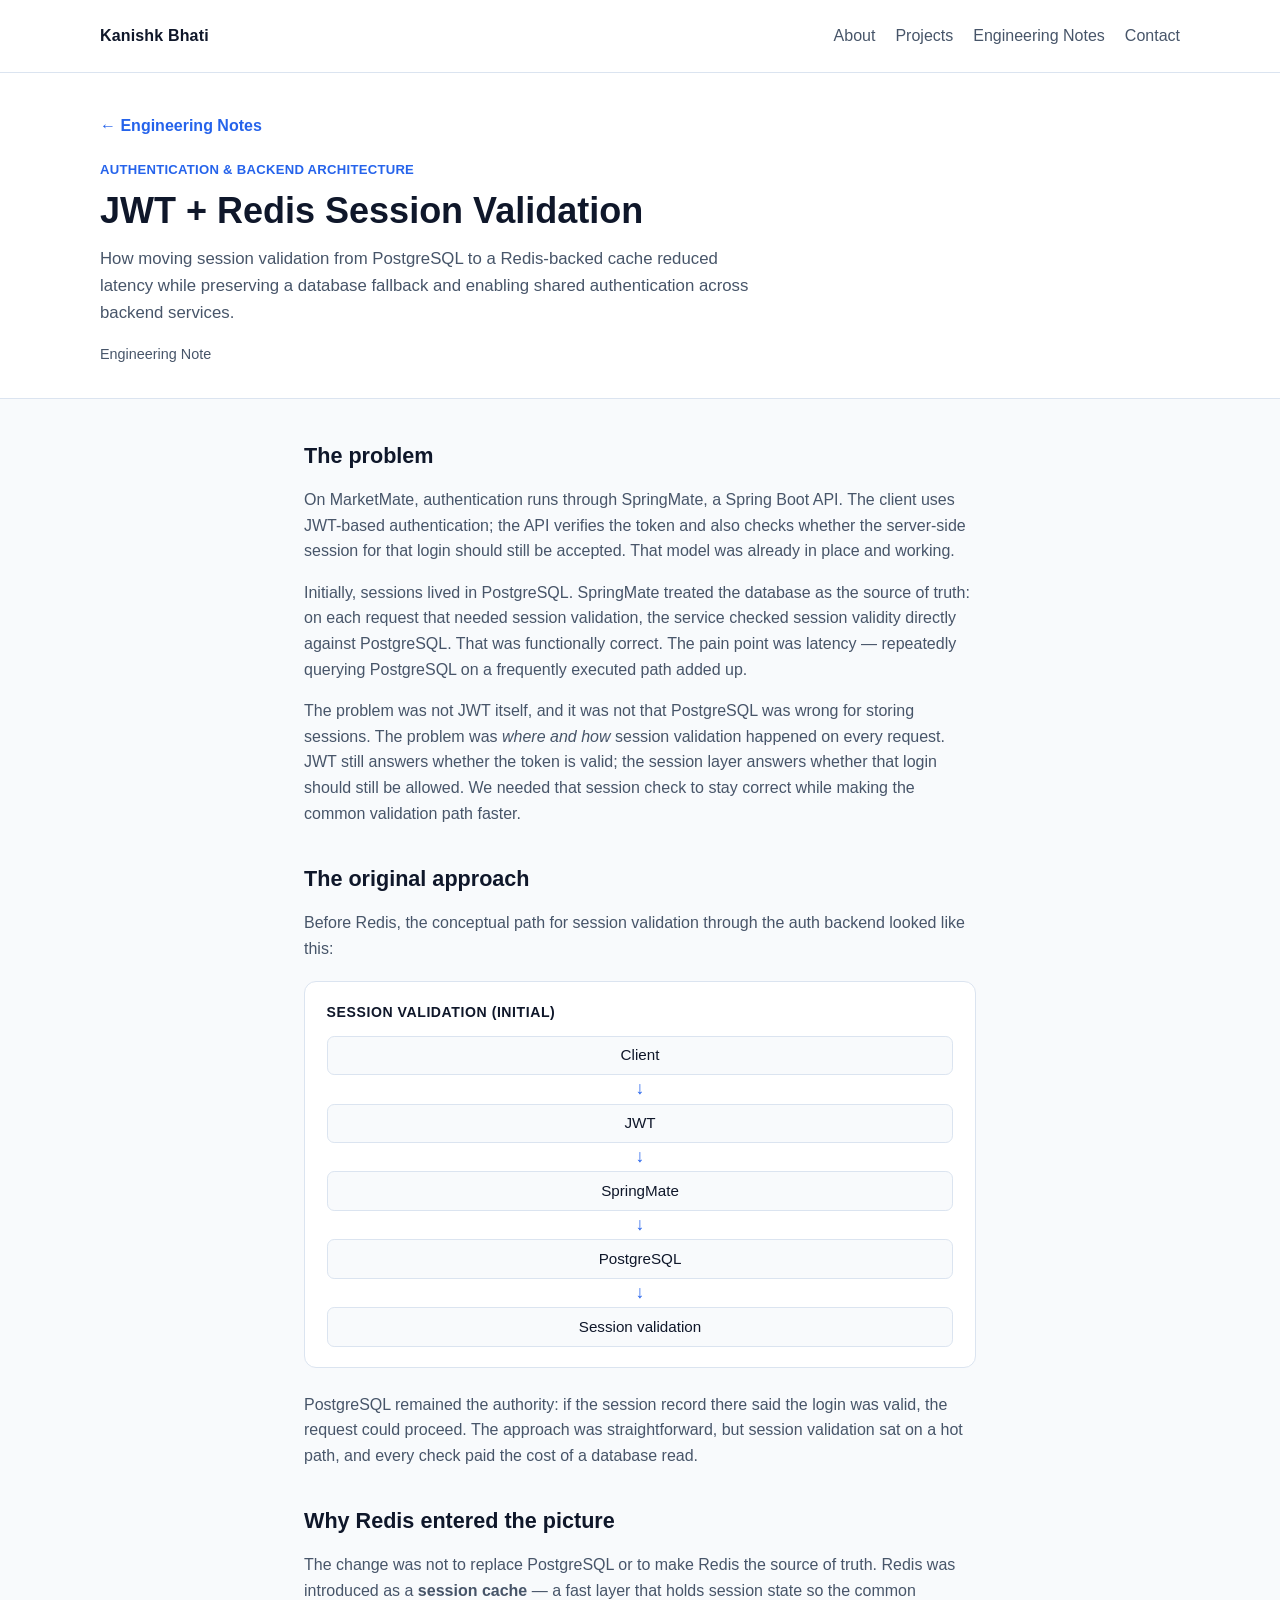
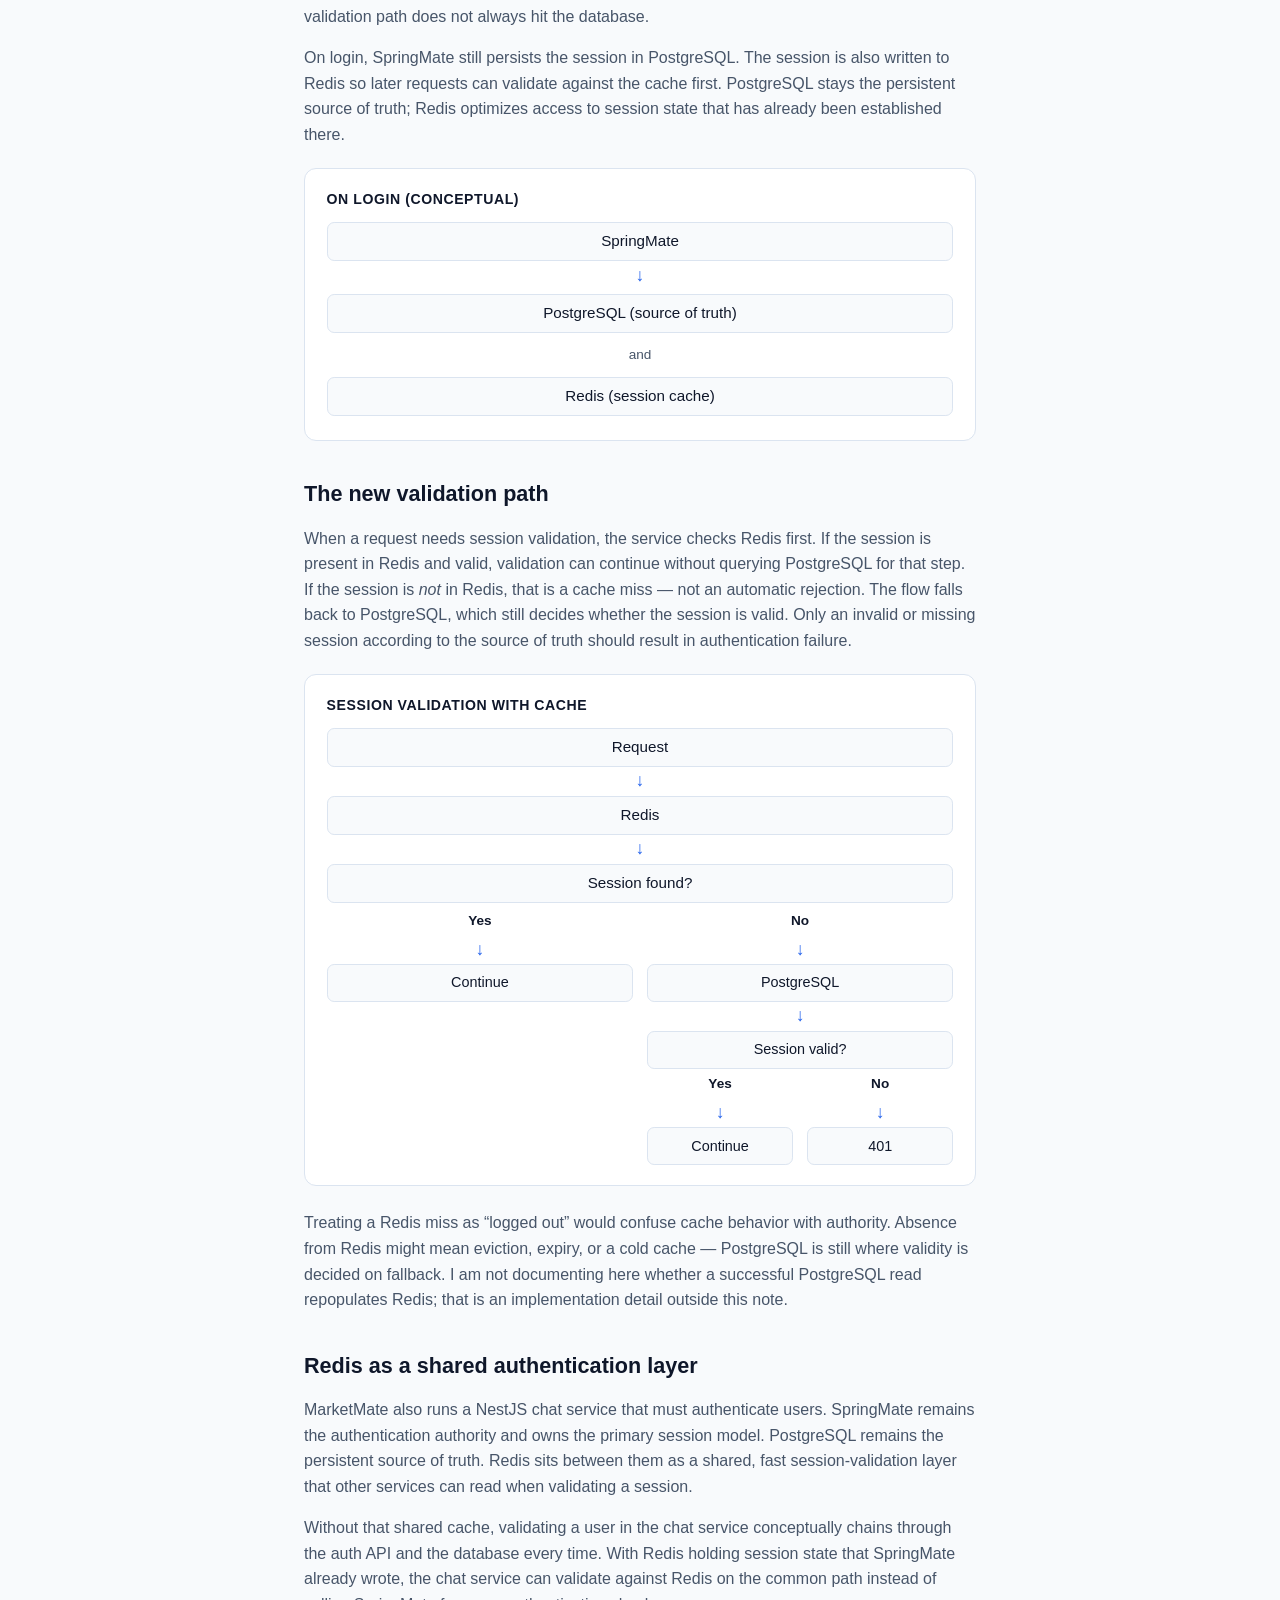
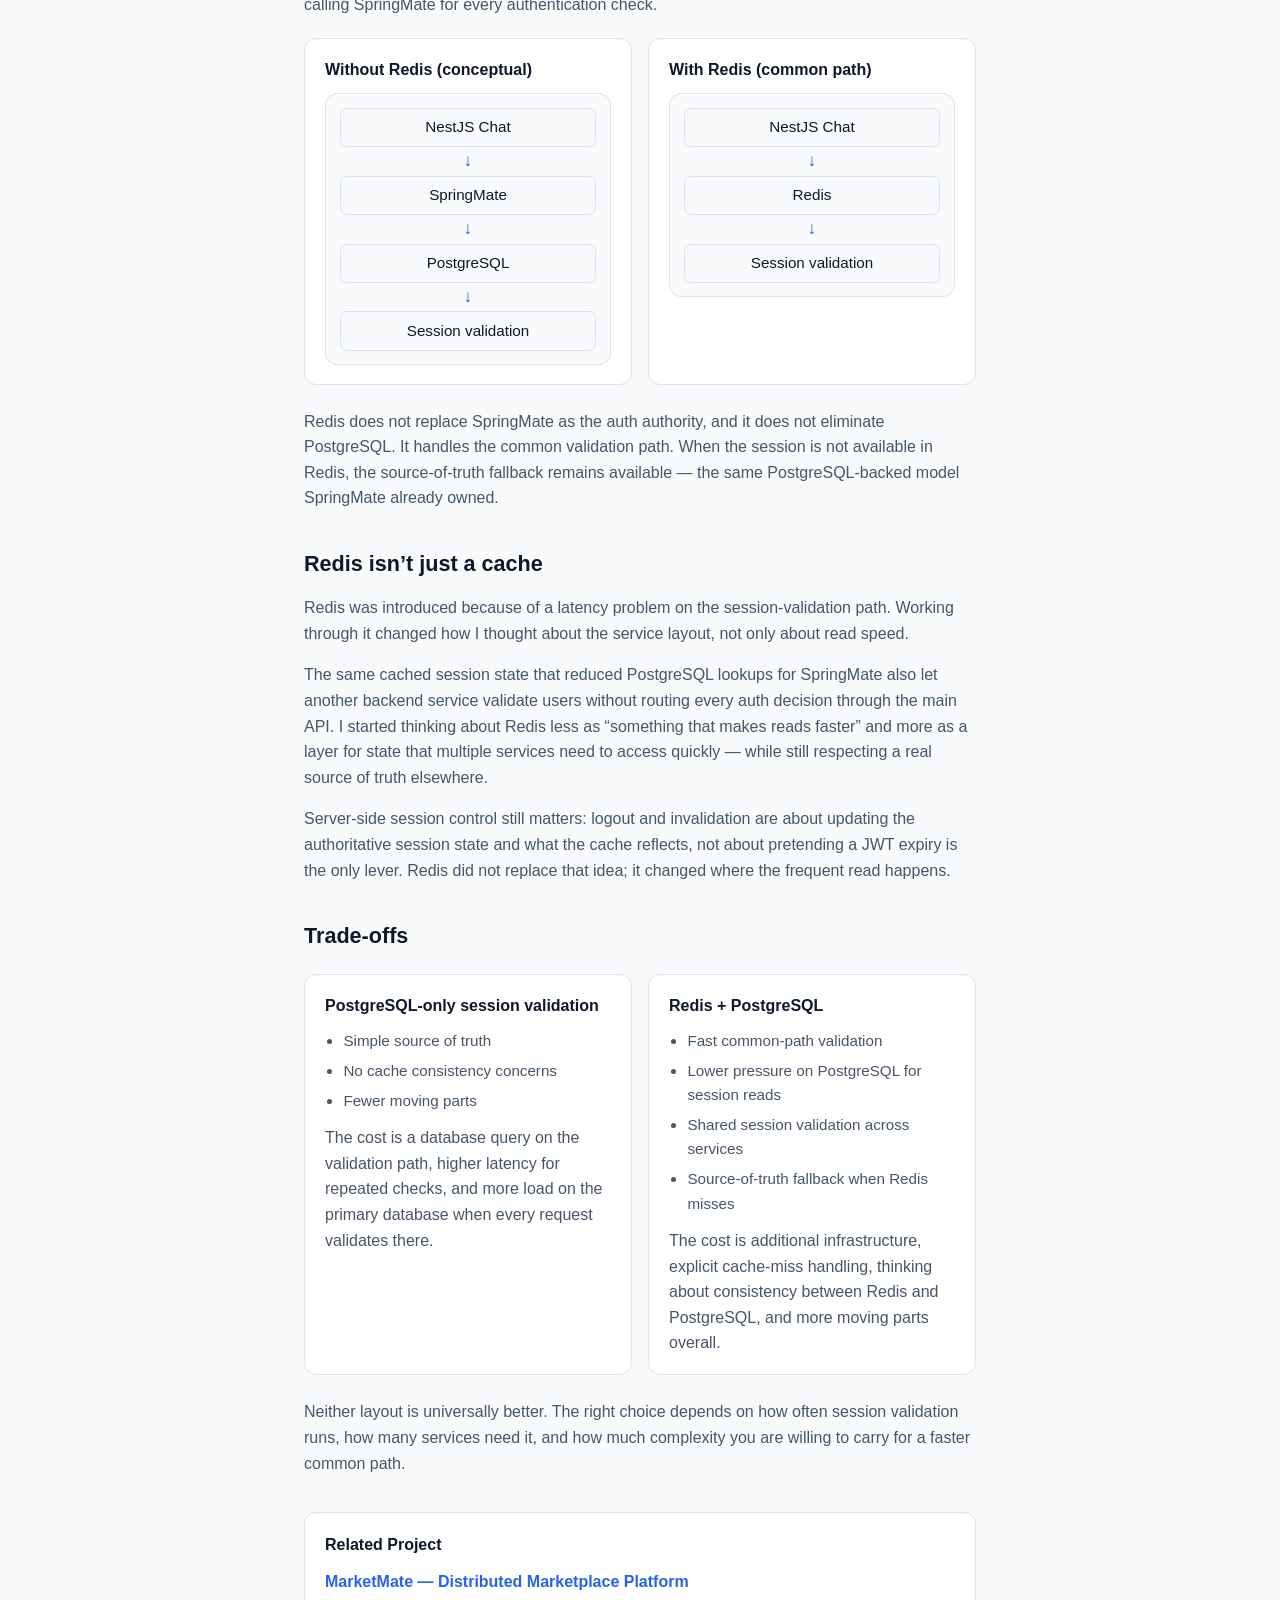
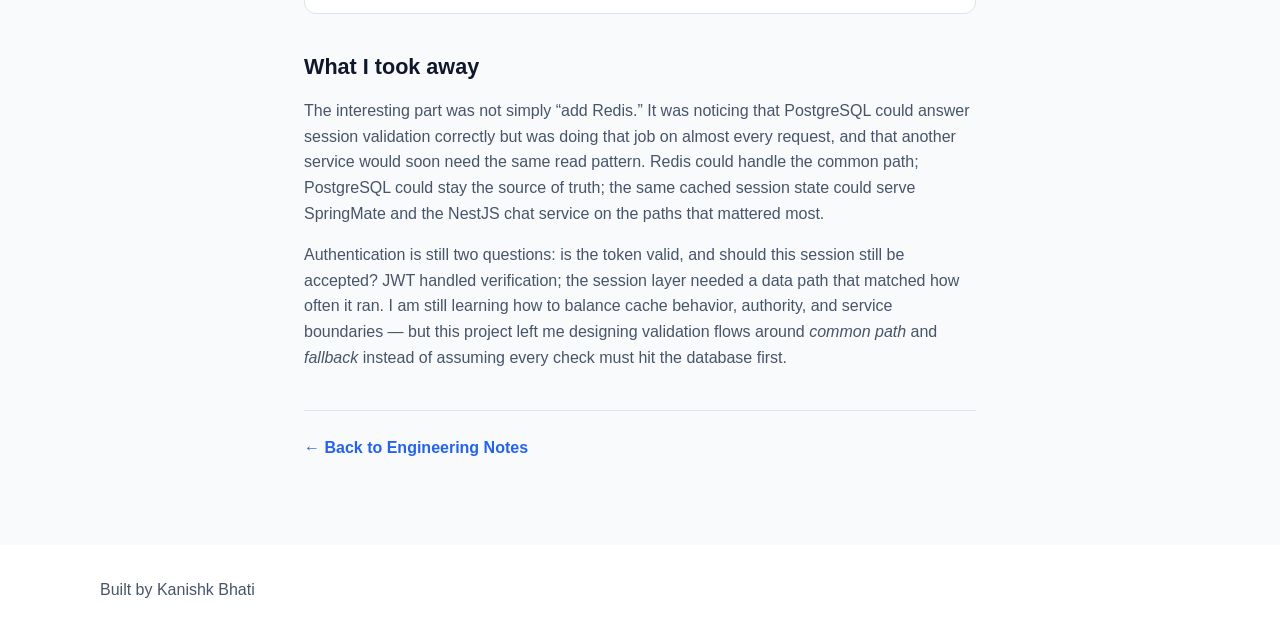
==== notes/jwt-redis-session.html @ 7a01c075 "Added: Engineering Notes section Added first note - JWT + Redis Session Validation" ====
<!DOCTYPE html>
<html lang="en">
<head>
    <meta charset="UTF-8">
    <meta name="viewport" content="width=device-width, initial-scale=1.0">
    <meta name="description" content="How moving session validation from PostgreSQL to a Redis-backed cache reduced latency while preserving database fallback and shared validation across SpringMate and the NestJS chat service.">
    <title>JWT + Redis Session Validation | Kanishk Bhati</title>
    <link rel="stylesheet" href="../assets/css/style.css">
</head>
<body>
    <header class="site-header">
        <div class="content-wrap">
            <nav class="site-navigation" aria-label="Primary navigation">
                <a class="brand-mark" href="../index.html">Kanishk Bhati</a>
                <ul class="navigation-list">
                    <li><a href="../index.html#about">About</a></li>
                    <li><a href="../index.html#projects">Projects</a></li>
                    <li><a href="../index.html#engineering-notes">Engineering Notes</a></li>
                    <li><a href="../index.html#contact">Contact</a></li>
                </ul>
            </nav>
        </div>
    </header>

    <main>
        <header class="note-article-header">
            <div class="content-wrap">
                <a class="note-back-link" href="../index.html#engineering-notes">← Engineering Notes</a>
                <p class="note-category">Authentication &amp; Backend Architecture</p>
                <h1>JWT + Redis Session Validation</h1>
                <p class="note-article-subtitle">
                    How moving session validation from PostgreSQL to a Redis-backed cache reduced latency
                    while preserving a database fallback and enabling shared authentication across backend
                    services.
                </p>
                <p class="note-article-meta">Engineering Note</p>
            </div>
        </header>

        <article class="note-article-body section-block" style="border-bottom: 0;">
            <div class="content-wrap note-article-content">
                <h2>The problem</h2>
                <p>
                    On MarketMate, authentication runs through SpringMate, a Spring Boot API. The client uses
                    JWT-based authentication; the API verifies the token and also checks whether the
                    server-side session for that login should still be accepted. That model was already in
                    place and working.
                </p>
                <p>
                    Initially, sessions lived in PostgreSQL. SpringMate treated the database as the source
                    of truth: on each request that needed session validation, the service checked session
                    validity directly against PostgreSQL. That was functionally correct. The pain point was
                    latency — repeatedly querying PostgreSQL on a frequently executed path added up.
                </p>
                <p>
                    The problem was not JWT itself, and it was not that PostgreSQL was wrong for storing
                    sessions. The problem was <em>where and how</em> session validation happened on every
                    request. JWT still answers whether the token is valid; the session layer answers whether
                    that login should still be allowed. We needed that session check to stay correct while
                    making the common validation path faster.
                </p>

                <h2>The original approach</h2>
                <p>
                    Before Redis, the conceptual path for session validation through the auth backend looked
                    like this:
                </p>

                <div class="flow-diagram" role="img" aria-label="Original path: Client JWT to SpringMate to PostgreSQL for session validation">
                    <p class="flow-title">Session validation (initial)</p>
                    <div class="flow-step">Client</div>
                    <div class="flow-arrow" aria-hidden="true">↓</div>
                    <div class="flow-step">JWT</div>
                    <div class="flow-arrow" aria-hidden="true">↓</div>
                    <div class="flow-step">SpringMate</div>
                    <div class="flow-arrow" aria-hidden="true">↓</div>
                    <div class="flow-step">PostgreSQL</div>
                    <div class="flow-arrow" aria-hidden="true">↓</div>
                    <div class="flow-step">Session validation</div>
                </div>

                <p>
                    PostgreSQL remained the authority: if the session record there said the login was valid,
                    the request could proceed. The approach was straightforward, but session validation sat on
                    a hot path, and every check paid the cost of a database read.
                </p>

                <h2>Why Redis entered the picture</h2>
                <p>
                    The change was not to replace PostgreSQL or to make Redis the source of truth. Redis was
                    introduced as a <strong>session cache</strong> — a fast layer that holds session state so
                    the common validation path does not always hit the database.
                </p>
                <p>
                    On login, SpringMate still persists the session in PostgreSQL. The session is also written
                    to Redis so later requests can validate against the cache first. PostgreSQL stays the
                    persistent source of truth; Redis optimizes access to session state that has already been
                    established there.
                </p>

                <div class="flow-diagram" role="img" aria-label="On login SpringMate writes session to PostgreSQL and Redis">
                    <p class="flow-title">On login (conceptual)</p>
                    <div class="flow-step">SpringMate</div>
                    <div class="flow-arrow" aria-hidden="true">↓</div>
                    <div class="flow-split">
                        <div class="flow-step">PostgreSQL (source of truth)</div>
                        <div class="flow-join">and</div>
                        <div class="flow-step">Redis (session cache)</div>
                    </div>
                </div>

                <h2>The new validation path</h2>
                <p>
                    When a request needs session validation, the service checks Redis first. If the session is
                    present in Redis and valid, validation can continue without querying PostgreSQL for that
                    step. If the session is <em>not</em> in Redis, that is a cache miss — not an automatic
                    rejection. The flow falls back to PostgreSQL, which still decides whether the session is
                    valid. Only an invalid or missing session according to the source of truth should result
                    in authentication failure.
                </p>

                <div class="flow-diagram" role="img" aria-label="Redis first with PostgreSQL fallback on cache miss; invalid session yields 401">
                    <p class="flow-title">Session validation with cache</p>
                    <div class="flow-step">Request</div>
                    <div class="flow-arrow" aria-hidden="true">↓</div>
                    <div class="flow-step">Redis</div>
                    <div class="flow-arrow" aria-hidden="true">↓</div>
                    <div class="flow-step">Session found?</div>
                    <div class="flow-branch">
                        <div class="flow-branch-col">
                            <p class="flow-branch-label">Yes</p>
                            <div class="flow-arrow" aria-hidden="true">↓</div>
                            <div class="flow-step">Continue</div>
                        </div>
                        <div class="flow-branch-col">
                            <p class="flow-branch-label">No</p>
                            <div class="flow-arrow" aria-hidden="true">↓</div>
                            <div class="flow-step">PostgreSQL</div>
                            <div class="flow-arrow" aria-hidden="true">↓</div>
                            <div class="flow-step">Session valid?</div>
                            <div class="flow-branch flow-branch--nested">
                                <div class="flow-branch-col">
                                    <p class="flow-branch-label">Yes</p>
                                    <div class="flow-arrow" aria-hidden="true">↓</div>
                                    <div class="flow-step">Continue</div>
                                </div>
                                <div class="flow-branch-col">
                                    <p class="flow-branch-label">No</p>
                                    <div class="flow-arrow" aria-hidden="true">↓</div>
                                    <div class="flow-step">401</div>
                                </div>
                            </div>
                        </div>
                    </div>
                </div>

                <p>
                    Treating a Redis miss as “logged out” would confuse cache behavior with authority.
                    Absence from Redis might mean eviction, expiry, or a cold cache — PostgreSQL is still
                    where validity is decided on fallback. I am not documenting here whether a successful
                    PostgreSQL read repopulates Redis; that is an implementation detail outside this note.
                </p>

                <h2>Redis as a shared authentication layer</h2>
                <p>
                    MarketMate also runs a NestJS chat service that must authenticate users. SpringMate
                    remains the authentication authority and owns the primary session model. PostgreSQL
                    remains the persistent source of truth. Redis sits between them as a shared, fast
                    session-validation layer that other services can read when validating a session.
                </p>
                <p>
                    Without that shared cache, validating a user in the chat service conceptually chains
                    through the auth API and the database every time. With Redis holding session state that
                    SpringMate already wrote, the chat service can validate against Redis on the common
                    path instead of calling SpringMate for every authentication check.
                </p>

                <div class="comparison-grid">
                    <div class="comparison-panel">
                        <h3>Without Redis (conceptual)</h3>
                        <div class="flow-diagram">
                            <div class="flow-step">NestJS Chat</div>
                            <div class="flow-arrow" aria-hidden="true">↓</div>
                            <div class="flow-step">SpringMate</div>
                            <div class="flow-arrow" aria-hidden="true">↓</div>
                            <div class="flow-step">PostgreSQL</div>
                            <div class="flow-arrow" aria-hidden="true">↓</div>
                            <div class="flow-step">Session validation</div>
                        </div>
                    </div>
                    <div class="comparison-panel">
                        <h3>With Redis (common path)</h3>
                        <div class="flow-diagram">
                            <div class="flow-step">NestJS Chat</div>
                            <div class="flow-arrow" aria-hidden="true">↓</div>
                            <div class="flow-step">Redis</div>
                            <div class="flow-arrow" aria-hidden="true">↓</div>
                            <div class="flow-step">Session validation</div>
                        </div>
                    </div>
                </div>

                <p>
                    Redis does not replace SpringMate as the auth authority, and it does not eliminate
                    PostgreSQL. It handles the common validation path. When the session is not available in
                    Redis, the source-of-truth fallback remains available — the same PostgreSQL-backed model
                    SpringMate already owned.
                </p>

                <h2>Redis isn’t just a cache</h2>
                <p>
                    Redis was introduced because of a latency problem on the session-validation path. Working
                    through it changed how I thought about the service layout, not only about read speed.
                </p>
                <p>
                    The same cached session state that reduced PostgreSQL lookups for SpringMate also let another 
                    backend service validate users without routing every auth decision through
                    the main API. I started thinking about Redis less as “something that makes reads faster”
                    and more as a layer for state that multiple services need to access quickly — while
                    still respecting a real source of truth elsewhere.
                </p>
                <p>
                    Server-side session control still matters: logout and invalidation are about updating the
                    authoritative session state and what the cache reflects, not about pretending a JWT
                    expiry is the only lever. Redis did not replace that idea; it changed where the frequent
                    read happens.
                </p>

                <h2>Trade-offs</h2>
                <div class="comparison-grid">
                    <div class="comparison-panel">
                        <h3>PostgreSQL-only session validation</h3>
                        <ul>
                            <li>Simple source of truth</li>
                            <li>No cache consistency concerns</li>
                            <li>Fewer moving parts</li>
                        </ul>
                        <p>
                            The cost is a database query on the validation path, higher latency for repeated
                            checks, and more load on the primary database when every request validates there.
                        </p>
                    </div>
                    <div class="comparison-panel">
                        <h3>Redis + PostgreSQL</h3>
                        <ul>
                            <li>Fast common-path validation</li>
                            <li>Lower pressure on PostgreSQL for session reads</li>
                            <li>Shared session validation across services</li>
                            <li>Source-of-truth fallback when Redis misses</li>
                        </ul>
                        <p>
                            The cost is additional infrastructure, explicit cache-miss handling, thinking about
                            consistency between Redis and PostgreSQL, and more moving parts overall.
                        </p>
                    </div>
                </div>
                <p>
                    Neither layout is universally better. The right choice depends on how often session
                    validation runs, how many services need it, and how much complexity you are willing to
                    carry for a faster common path.
                </p>

                <div class="note-related-project comparison-panel">
                    <h3>Related Project</h3>
                    <p>
                        <a href="https://kkbhati07.github.io/#marketmate"><strong>MarketMate — Distributed Marketplace Platform</strong></a>
                    </p>
                </div>

                <h2>What I took away</h2>
                <p>
                    The interesting part was not simply “add Redis.” It was noticing that PostgreSQL could
                    answer session validation correctly but was doing that job on almost every request, and
                    that another service would soon need the same read pattern. Redis could handle the common
                    path; PostgreSQL could stay the source of truth; the same cached session state could
                    serve SpringMate and the NestJS chat service on the paths that mattered most.
                </p>
                <p>
                    Authentication is still two questions: is the token valid, and should this session still
                    be accepted? JWT handled verification; the session layer needed a data path that matched
                    how often it ran. I am still learning how to balance cache behavior, authority, and
                    service boundaries — but this project left me designing validation flows around
                    <em>common path</em> and <em>fallback</em> instead of assuming every check must hit the
                    database first.
                </p>

                <footer class="note-article-footer">
                    <a class="note-back-link" href="../index.html#engineering-notes">← Back to Engineering Notes</a>
                </footer>
            </div>
        </article>
    </main>

    <footer class="site-footer">
        <div class="content-wrap">
            <p>Built by Kanishk Bhati</p>
        </div>
    </footer>
</body>
</html>
---- assets/css/style.css ----
:root {
    --bg-dark: #0f172a;
    --bg-dark-soft: #1e293b;
    --bg-light: #f8fafc;
    --surface: #ffffff;
    --text-main: #0f172a;
    --text-subtle: #475569;
    --text-inverse: #e2e8f0;
    --line: #dbe4f0;
    --accent: #2563eb;
    --content-max: 1080px;
}

*,
*::before,
*::after {
    box-sizing: border-box;
}

html,
body {
    margin: 0;
    padding: 0;
}

body {
    font-family: "Segoe UI", Roboto, "Helvetica Neue", Arial, sans-serif;
    color: var(--text-main);
    background: var(--bg-light);
    line-height: 1.6;
}

h1,
h2,
h3,
h4,
p,
ul,
ol {
    margin: 0;
}

a {
    color: inherit;
    text-decoration: none;
}

.content-wrap {
    width: min(100% - 2.5rem, var(--content-max));
    margin-inline: auto;
}

.site-header {
    background: var(--surface);
    border-bottom: 1px solid var(--line);
    position: sticky;
    top: 0;
}

.site-navigation {
    min-height: 72px;
    display: flex;
    align-items: center;
    justify-content: space-between;
    gap: 1.5rem;
}

.brand-mark {
    font-weight: 700;
    letter-spacing: 0.01em;
}

.navigation-list {
    list-style: none;
    display: flex;
    flex-wrap: wrap;
    align-items: center;
    gap: 1.25rem;
    padding: 0;
}

.navigation-list a {
    color: var(--text-subtle);
    font-weight: 500;
}

.intro-section {
    width: 100%;
    background: linear-gradient(160deg, var(--bg-dark), var(--bg-dark-soft));
    color: var(--text-inverse);
    padding: 7rem 0 6rem;
}

.intro-layout h1 {
    font-size: clamp(2rem, 5vw, 3.4rem);
    line-height: 1.15;
    margin-bottom: 0.75rem;
}

.intro-label {
    font-size: 0.9rem;
    text-transform: uppercase;
    letter-spacing: 0.08em;
    color: #93c5fd;
    margin-bottom: 0.85rem;
}

.intro-title {
    font-size: 1.15rem;
    font-weight: 600;
    color: #bfdbfe;
    margin-bottom: 1rem;
}

.intro-description {
    max-width: 720px;
    color: #cbd5e1;
}

.intro-actions {
    margin-top: 2rem;
    display: flex;
    flex-wrap: wrap;
    gap: 0.9rem;
}

.button {
    display: inline-block;
    padding: 0.72rem 1.2rem;
    border-radius: 0.55rem;
    font-weight: 600;
    border: 1px solid transparent;
}

.button-primary {
    background: var(--accent);
    color: #ffffff;
}

.button-secondary {
    border-color: #60a5fa;
    color: #dbeafe;
}

.project-card .button-secondary {
    border-color: var(--accent);
    color: var(--accent);
}

.project-card .button-secondary:hover {
    background: rgba(37, 99, 235, 0.08);
}

.button-sm {
    padding: 0.45rem 0.85rem;
    font-size: 0.9rem;
}

.section-block {
    padding: 4.5rem 0;
    border-bottom: 1px solid var(--line);
}

.section-block h2 {
    font-size: 1.7rem;
    margin-bottom: 1.15rem;
}

.section-block p {
    color: var(--text-subtle);
    max-width: 820px;
}

.project-card {
    background: var(--surface);
    border: 1px solid var(--line);
    border-radius: 0.75rem;
    padding: 1.4rem;
    margin-bottom: 1rem;
}

.project-card h3 {
    font-size: 1.18rem;
    margin-bottom: 0.65rem;
}

.project-media-grid {
    display: grid;
    grid-template-columns: repeat(auto-fit, minmax(220px, 1fr));
    gap: 0.75rem;
    margin-bottom: 1rem;
}

.project-media-item {
    margin: 0;
    border: 1px solid var(--line);
    border-radius: 0.65rem;
    overflow: hidden;
    background: #f1f5f9;
}

.project-media-item img {
    display: block;
    width: 100%;
    height: 100%;
    aspect-ratio: 16 / 10;
    object-fit: contain;
    background: #ffffff;
    cursor: zoom-in;
}

.project-highlights {
    margin: 0.85rem 0 0;
    padding-left: 1.2rem;
    color: var(--text-subtle);
}

.project-highlights-inline {
    display: flex;
    flex-wrap: wrap;
    gap: 0.35rem 1.25rem;
    list-style: disc;
}

.project-subheading {
    margin-top: 1rem;
    font-size: 1rem;
}

.project-progression {
    list-style: none;
    margin: 1rem 0 0;
    padding: 0;
    display: grid;
    gap: 1rem;
}

.project-progression > li {
    padding-left: 0.9rem;
    border-left: 2px solid var(--line);
}

.project-progression h4 {
    font-size: 1rem;
    margin-bottom: 0.15rem;
}

.project-confidential {
    margin-top: 0.6rem;
    font-style: italic;
    color: var(--text-subtle);
}

.architecture-scan {
    margin: 0.55rem 0 0;
    padding-left: 1.2rem;
    color: var(--text-subtle);
}

.architecture-scan li + li {
    margin-top: 0.25rem;
}

.architecture-note {
    margin-top: 0.55rem;
}

.project-tech {
    margin-top: 0.85rem;
}

.project-links {
    margin-top: 0.8rem;
    display: flex;
    flex-wrap: wrap;
    align-items: center;
    gap: 0.6rem;
}

.repo-links {
    color: var(--text-subtle);
}

.repo-links a {
    color: var(--accent);
    font-weight: 600;
    margin-left: 0.4rem;
}

.repo-sep {
    margin: 0 0.35rem;
    color: var(--text-subtle);
}

.notes-grid {
    margin-top: 1.5rem;
    display: grid;
    gap: 1rem;
    grid-template-columns: repeat(auto-fit, minmax(280px, 1fr));
}

.note-card {
    background: var(--surface);
    border: 1px solid var(--line);
    border-radius: 0.75rem;
    padding: 1.25rem 1.35rem;
    display: flex;
    flex-direction: column;
    gap: 0.55rem;
}

.note-card h3 {
    font-size: 1.08rem;
    line-height: 1.35;
}

.note-card > p:not(.note-category):not(.note-card-action) {
    color: var(--text-subtle);
    max-width: none;
    flex: 1;
}

.note-category {
    color: var(--accent);
    font-size: 0.82rem;
    font-weight: 600;
    letter-spacing: 0.02em;
    text-transform: uppercase;
    max-width: none;
}

.note-card-action {
    margin-top: 0.35rem;
    display: flex;
    flex-wrap: wrap;
    align-items: center;
    gap: 0.55rem;
    max-width: none;
}

.note-card-cta {
    color: var(--accent);
    font-weight: 600;
}

a.note-card-cta:hover {
    color: #1d4ed8;
}

.note-card-cta::after {
    content: " \2192";
}

.note-card-status {
    color: var(--text-subtle);
    font-size: 0.85rem;
}

.skills-list {
    margin-top: 1.5rem;
    display: grid;
    gap: 0.75rem;
}

.skills-list p {
    max-width: none;
}

.stack-grid {
    list-style: none;
    display: grid;
    gap: 0.8rem;
    grid-template-columns: repeat(auto-fit, minmax(150px, 1fr));
    margin-top: 1rem;
    padding: 0;
}

.stack-grid li {
    border: 1px solid var(--line);
    border-radius: 0.65rem;
    background: var(--surface);
    padding: 0.85rem;
    text-align: center;
    font-weight: 600;
}

.contact-list {
    list-style: none;
    margin-top: 1rem;
    padding: 0;
    display: grid;
    gap: 0.6rem;
    color: var(--text-subtle);
}

.contact-list a {
    color: var(--accent);
}

.contact-list a:hover {
    color: #1d4ed8;
}

.site-footer {
    padding: 2rem 0;
    color: var(--text-subtle);
    background: var(--surface);
}

.image-lightbox {
    position: fixed;
    inset: 0;
    display: none;
    align-items: center;
    justify-content: center;
    background: rgba(15, 23, 42, 0.92);
    z-index: 1000;
    padding: 1rem 3rem;
}

.image-lightbox.is-open {
    display: flex;
}

.lightbox-stage {
    width: min(1000px, 100%);
    max-height: 90vh;
    text-align: center;
}

#lightbox-image {
    width: 100%;
    max-height: 82vh;
    object-fit: contain;
    background: #0b1220;
    border-radius: 0.6rem;
}

.lightbox-caption {
    margin-top: 0.6rem;
    color: #cbd5e1;
    font-size: 0.95rem;
}

.lightbox-button {
    border: 0;
    background: rgba(15, 23, 42, 0.75);
    color: #ffffff;
    font-size: 1.4rem;
    width: 42px;
    height: 42px;
    border-radius: 999px;
    cursor: pointer;
}

.lightbox-close {
    position: absolute;
    top: 1rem;
    right: 1rem;
    font-size: 1.9rem;
    line-height: 1;
}

.lightbox-prev,
.lightbox-next {
    position: absolute;
    top: 50%;
    transform: translateY(-50%);
}

.lightbox-prev {
    left: 1rem;
}

.lightbox-next {
    right: 1rem;
}

@media (max-width: 760px) {
    .site-navigation {
        min-height: auto;
        flex-direction: column;
        align-items: flex-start;
        padding: 0.9rem 0;
    }

    .intro-section {
        padding: 5rem 0 4.5rem;
    }

    .section-block {
        padding: 3.5rem 0;
    }

    .image-lightbox {
        padding: 0.75rem;
    }

    .lightbox-prev {
        left: 0.6rem;
    }

    .lightbox-next {
        right: 0.6rem;
    }
}

/* Engineering note article pages */
.note-article-header {
    padding: 2.5rem 0 2rem;
    border-bottom: 1px solid var(--line);
    background: var(--surface);
}

.note-back-link {
    display: inline-block;
    color: var(--accent);
    font-weight: 600;
    margin-bottom: 1.25rem;
}

.note-back-link:hover {
    color: #1d4ed8;
}

.note-article-header .note-category {
    margin-bottom: 0.5rem;
}

.note-article-header h1 {
    font-size: clamp(1.65rem, 4vw, 2.25rem);
    line-height: 1.25;
    max-width: 42rem;
}

.note-article-subtitle {
    margin-top: 0.85rem;
    color: var(--text-subtle);
    max-width: 42rem;
    font-size: 1.05rem;
}

.note-article-meta {
    margin-top: 1rem;
    color: var(--text-subtle);
    font-size: 0.9rem;
}

.note-article-body {
    padding: 2.5rem 0 4rem;
}

.note-article-content {
    max-width: 42rem;
}

.note-article-content h2 {
    font-size: 1.35rem;
    margin-top: 2.25rem;
    margin-bottom: 0.85rem;
    color: var(--text-main);
}

.note-article-content h2:first-child {
    margin-top: 0;
}

.note-article-content p {
    color: var(--text-subtle);
    max-width: none;
    margin-bottom: 1rem;
}

.note-article-content p:last-child {
    margin-bottom: 0;
}

.note-article-content ul {
    margin: 0 0 1rem;
    padding-left: 1.25rem;
    color: var(--text-subtle);
}

.note-article-content li + li {
    margin-top: 0.35rem;
}

.note-related-project {
    margin-top: 2.25rem;
}

.note-related-project p {
    margin-bottom: 0;
}

.note-related-project a {
    color: var(--accent);
    font-weight: 600;
}

.note-related-project a:hover {
    color: #1d4ed8;
}

.note-article-footer {
    margin-top: 2.5rem;
    padding-top: 1.5rem;
    border-top: 1px solid var(--line);
}

.flow-diagram {
    margin: 1.25rem 0 1.5rem;
    padding: 1.25rem 1.35rem;
    background: var(--surface);
    border: 1px solid var(--line);
    border-radius: 0.75rem;
    font-size: 0.95rem;
    color: var(--text-subtle);
    line-height: 1.5;
}

.flow-diagram .flow-title {
    font-weight: 600;
    color: var(--text-main);
    margin-bottom: 0.75rem;
    font-size: 0.88rem;
    text-transform: uppercase;
    letter-spacing: 0.04em;
}

.flow-diagram .flow-step {
    text-align: center;
    padding: 0.45rem 0.65rem;
    border: 1px solid var(--line);
    border-radius: 0.45rem;
    background: var(--bg-light);
    color: var(--text-main);
    font-weight: 500;
}

.flow-diagram .flow-arrow {
    text-align: center;
    padding: 0.35rem 0;
    color: var(--accent);
    font-size: 1.1rem;
    line-height: 1;
}

.flow-diagram .flow-split {
    display: grid;
    gap: 0.5rem;
    margin: 0.25rem 0;
}

.flow-diagram .flow-join {
    text-align: center;
    font-size: 0.85rem;
    color: var(--text-subtle);
    padding: 0.25rem 0;
}

.flow-diagram .flow-branch {
    display: grid;
    gap: 0.85rem;
    margin-top: 0.5rem;
}

@media (min-width: 520px) {
    .flow-diagram .flow-branch {
        grid-template-columns: 1fr 1fr;
    }
}

.flow-diagram .flow-branch-label {
    text-align: center;
    font-size: 0.85rem;
    font-weight: 600;
    color: var(--text-main);
    margin: 0 0 0.25rem;
}

.flow-diagram .flow-branch-col .flow-step {
    font-size: 0.9rem;
}

.flow-diagram .flow-branch--nested {
    margin-top: 0.35rem;
}

.comparison-grid {
    display: grid;
    gap: 1rem;
    margin: 1.25rem 0 1.5rem;
}

@media (min-width: 640px) {
    .comparison-grid {
        grid-template-columns: 1fr 1fr;
    }
}

.comparison-panel {
    padding: 1.15rem 1.25rem;
    background: var(--surface);
    border: 1px solid var(--line);
    border-radius: 0.75rem;
}

.comparison-panel h3 {
    font-size: 1rem;
    margin-bottom: 0.65rem;
}

.comparison-panel .flow-diagram {
    margin: 0;
    padding: 0.85rem;
    background: var(--bg-light);
}

.comparison-panel ul {
    margin: 0;
    padding-left: 1.15rem;
    font-size: 0.95rem;
    color: var(--text-subtle);
}

.comparison-panel li + li {
    margin-top: 0.35rem;
}

.comparison-panel > p {
    margin-top: 0.75rem;
    margin-bottom: 0;
    color: var(--text-subtle);
    max-width: none;
}

@media (max-width: 760px) {
    .note-article-header {
        padding: 2rem 0 1.75rem;
    }

    .note-article-body {
        padding: 2rem 0 3.5rem;
    }
}
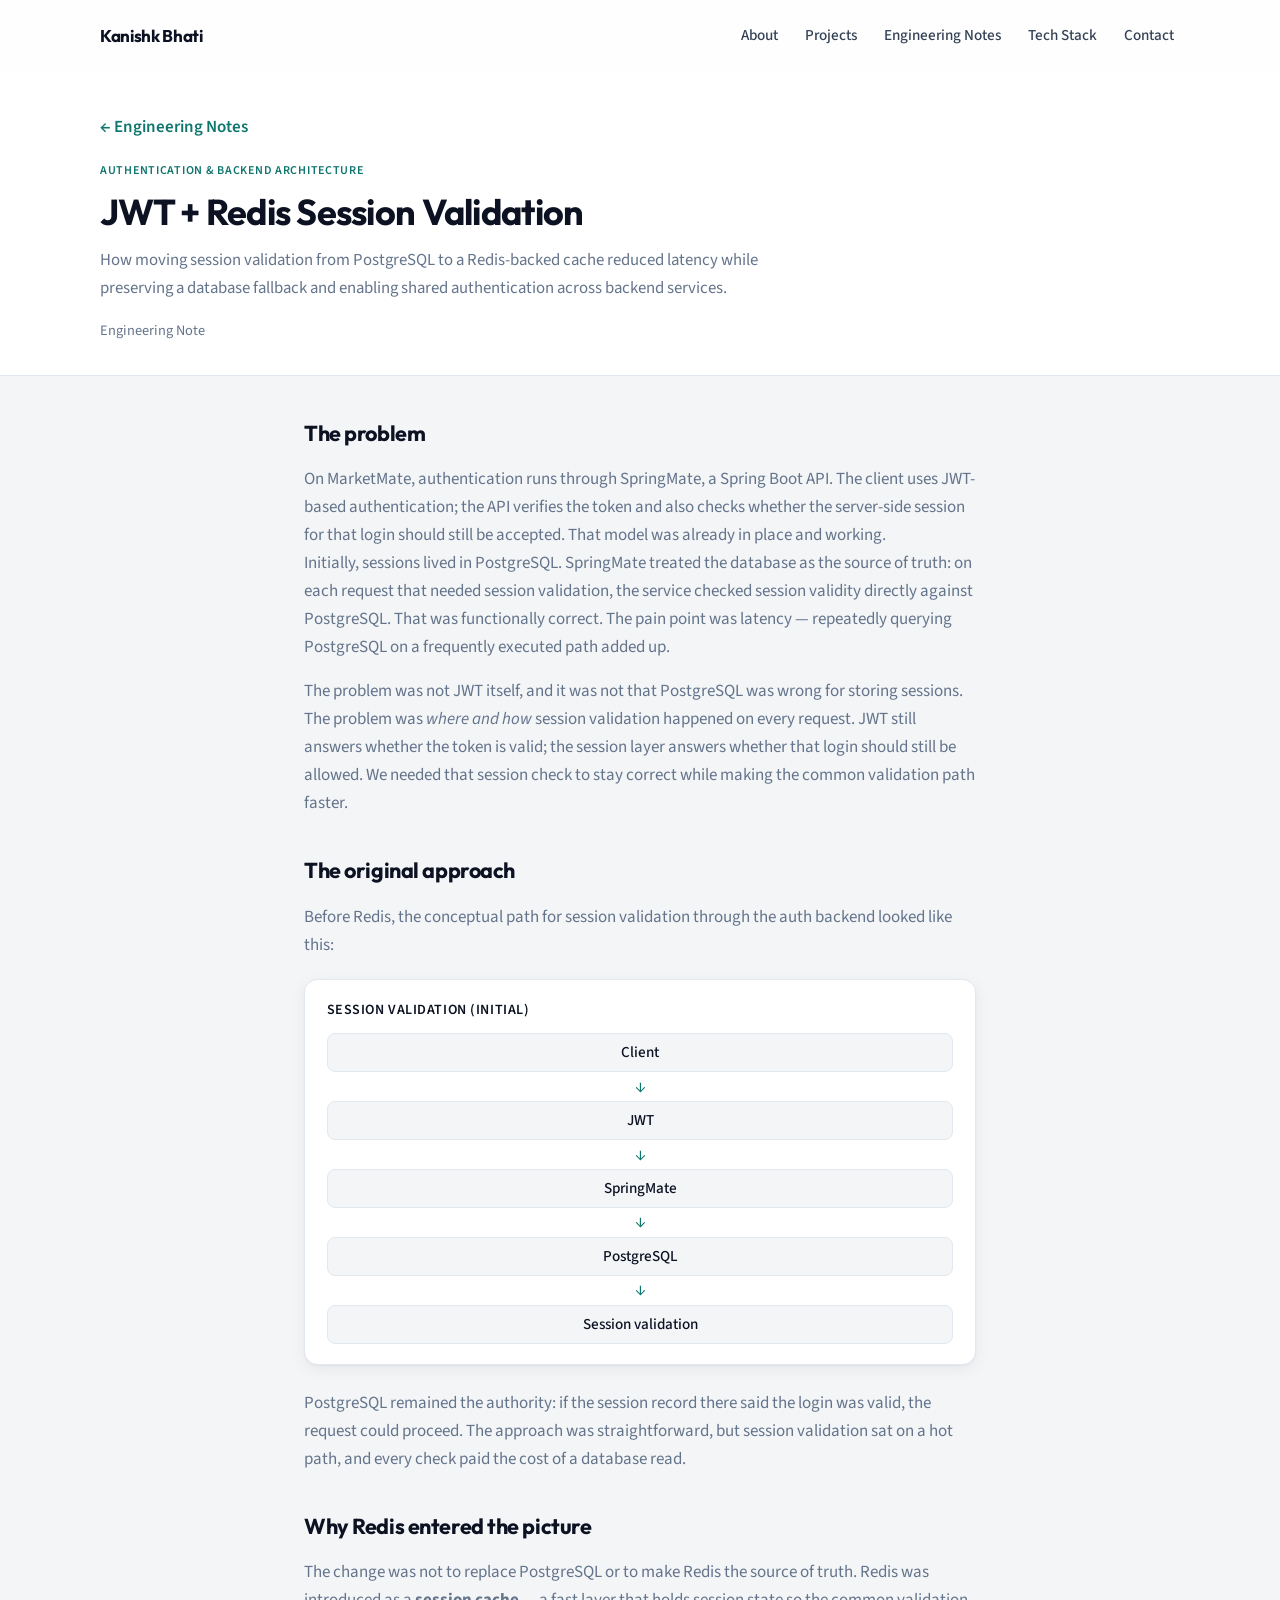
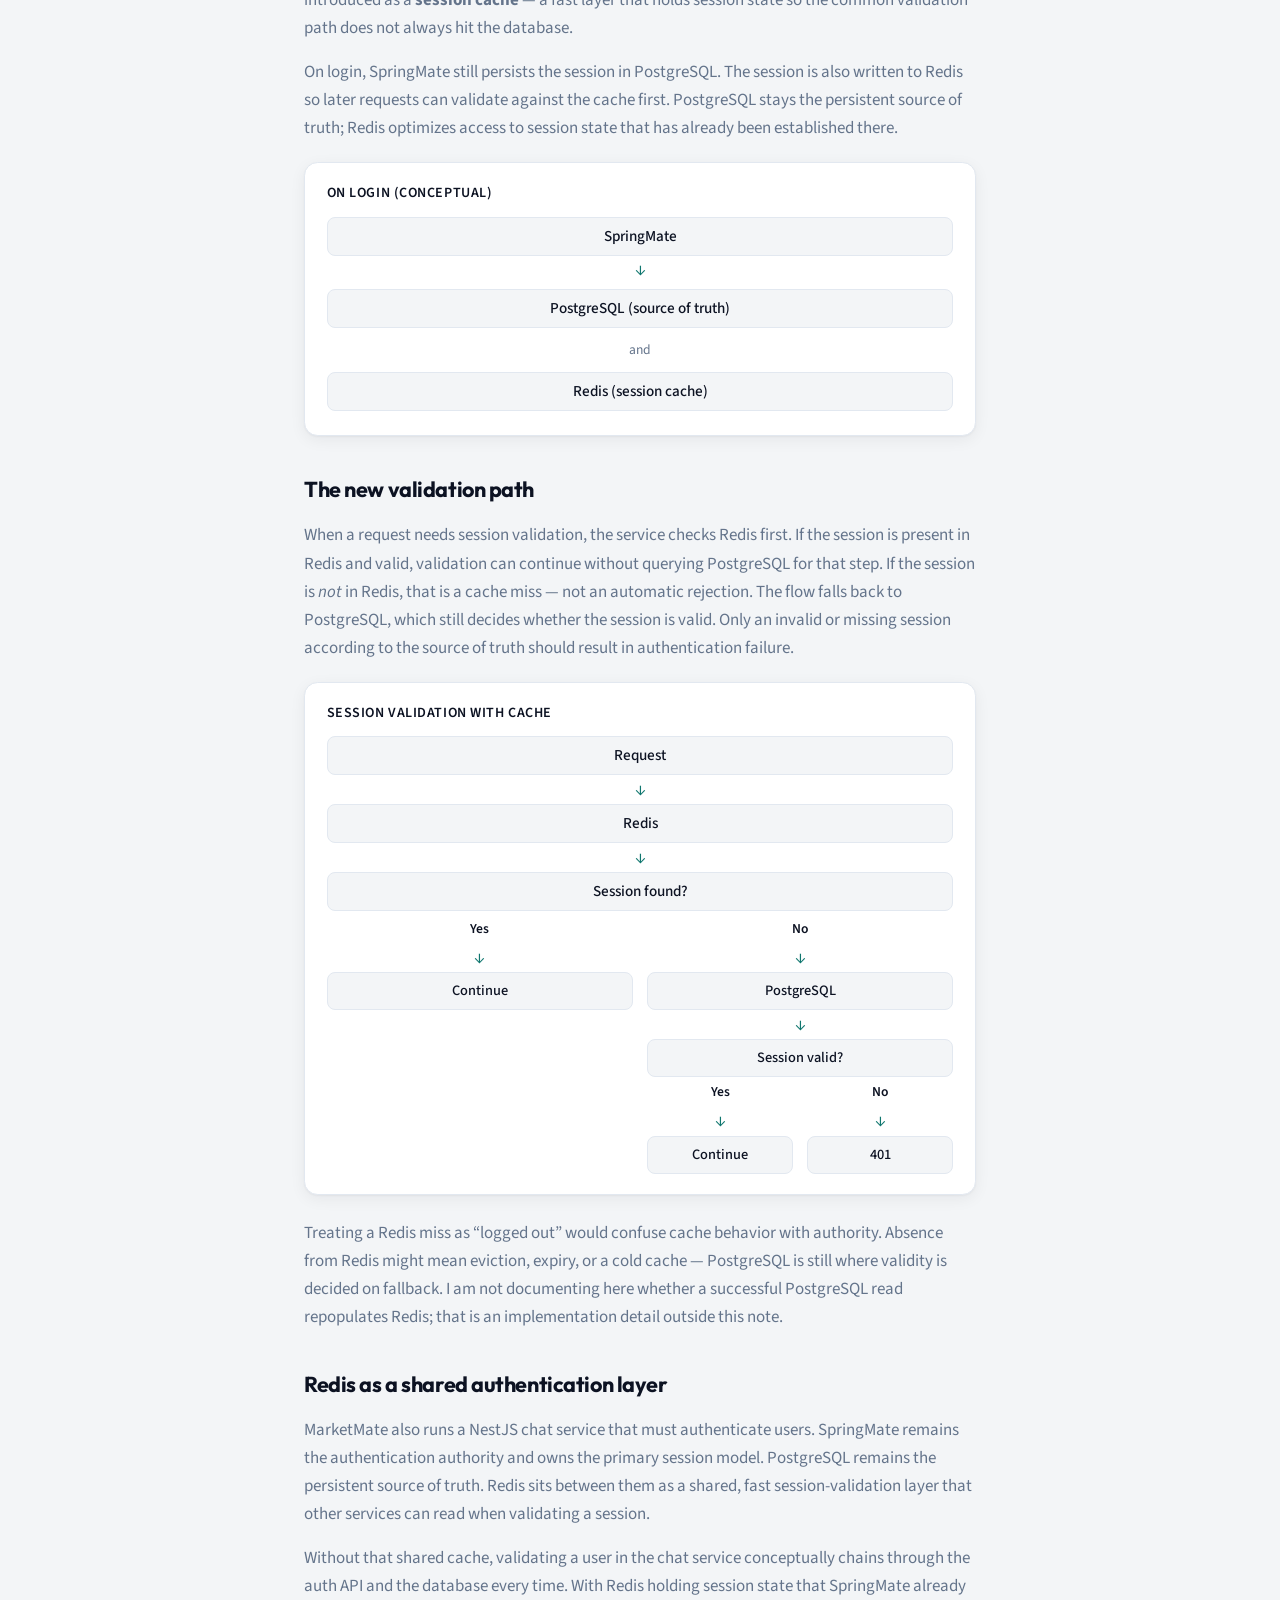
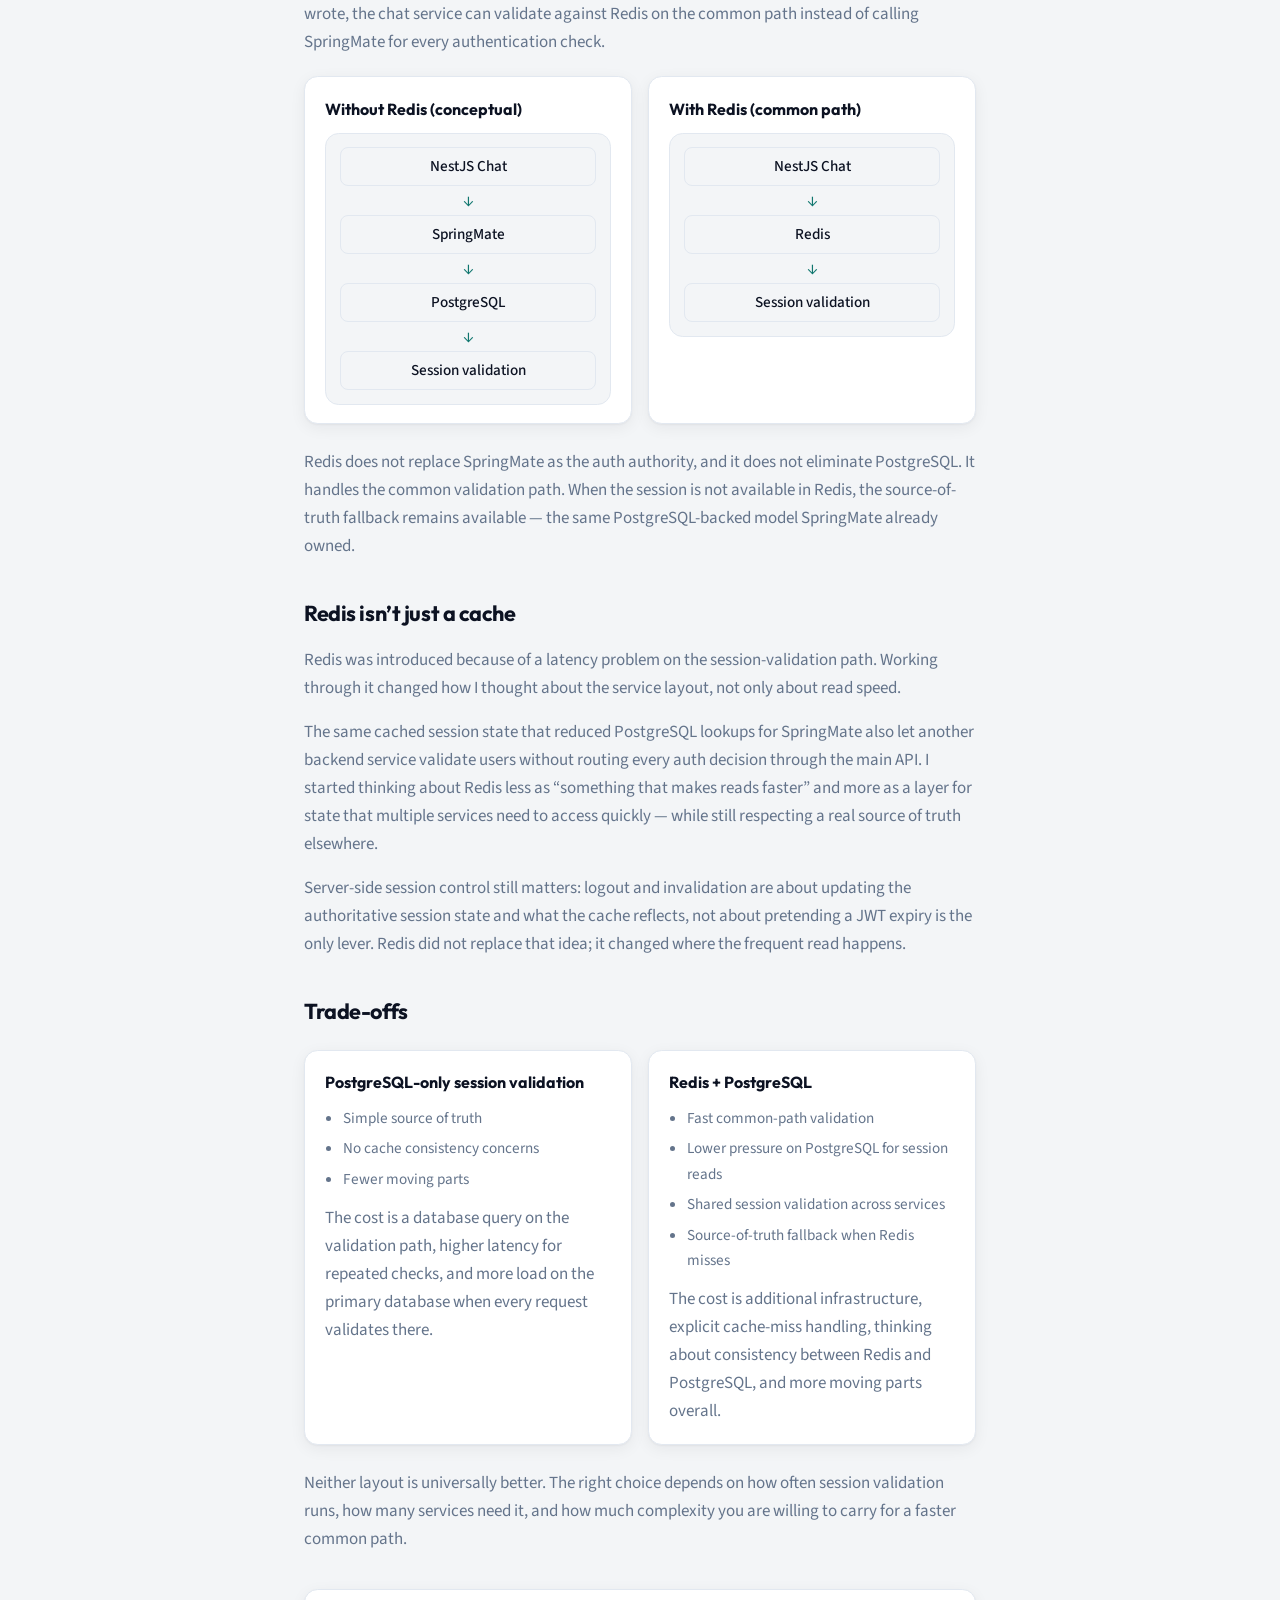
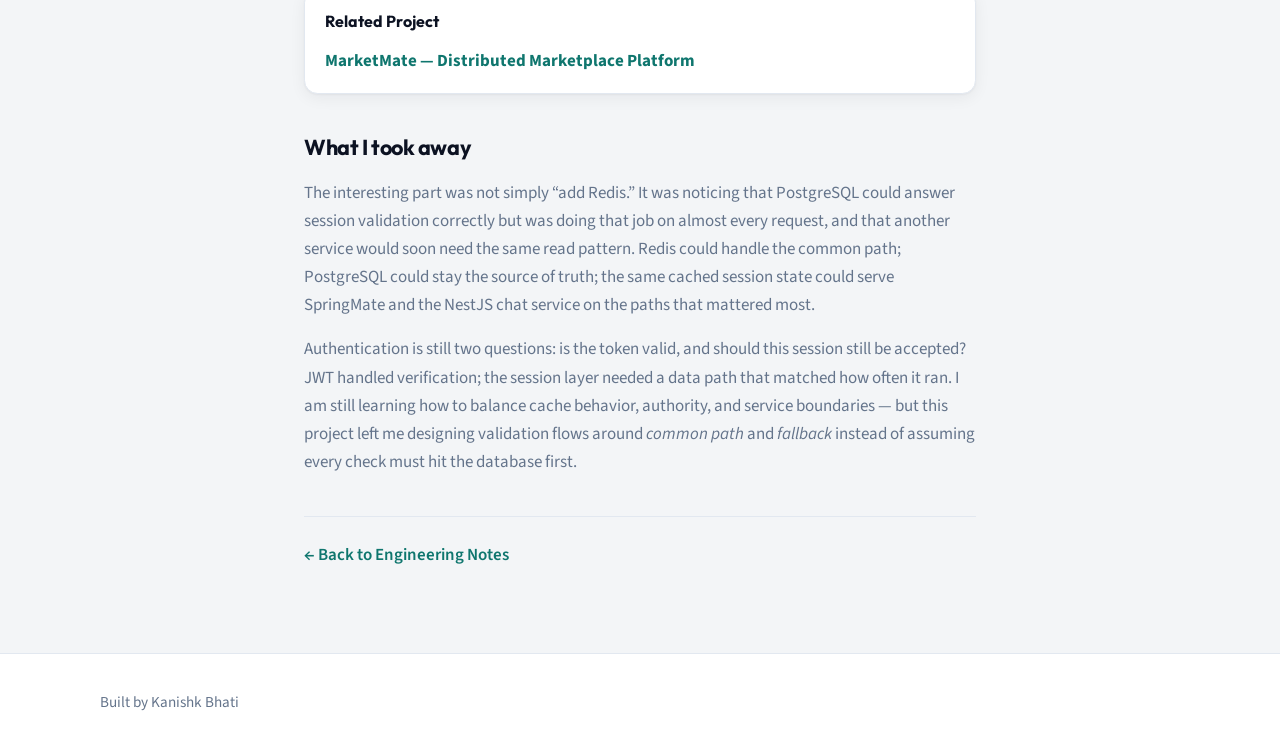
==== commit bfa896bf: "Tweaked UI: - Updated primary color" ====
--- a/notes/jwt-redis-session.html
+++ b/notes/jwt-redis-session.html
@@ -5,6 +5,9 @@
     <meta name="viewport" content="width=device-width, initial-scale=1.0">
     <meta name="description" content="How moving session validation from PostgreSQL to a Redis-backed cache reduced latency while preserving database fallback and shared validation across SpringMate and the NestJS chat service.">
     <title>JWT + Redis Session Validation | Kanishk Bhati</title>
+    <link rel="preconnect" href="https://fonts.googleapis.com">
+    <link rel="preconnect" href="https://fonts.gstatic.com" crossorigin>
+    <link href="https://fonts.googleapis.com/css2?family=Outfit:wght@500;600;700&family=Source+Sans+3:wght@400;500;600&display=swap" rel="stylesheet">
     <link rel="stylesheet" href="../assets/css/style.css">
 </head>
 <body>
@@ -16,6 +19,7 @@
                     <li><a href="../index.html#about">About</a></li>
                     <li><a href="../index.html#projects">Projects</a></li>
                     <li><a href="../index.html#engineering-notes">Engineering Notes</a></li>
+                    <li><a href="../index.html#tech-stack">Tech Stack</a></li>
                     <li><a href="../index.html#contact">Contact</a></li>
                 </ul>
             </nav>
@@ -296,5 +300,6 @@
             <p>Built by Kanishk Bhati</p>
         </div>
     </footer>
+    <script src="../assets/js/script.js"></script>
 </body>
 </html>
--- a/assets/css/style.css
+++ b/assets/css/style.css
@@ -1,14 +1,39 @@
 :root {
-    --bg-dark: #0f172a;
+    /* Signal Teal palette */
+    --bg: #f3f5f7;
+    --surface: #ffffff;
+    --surface-elevated: #ffffff;
+    --text: #0c1222;
+    --text-muted: #334155;
+    --text-subtle: #64748b;
+    --border: #e2e8f0;
+    --primary: #0f766e;
+    --primary-hover: #0d9488;
+    --accent: #14b8a6;
+    --accent-muted: rgba(20, 184, 166, 0.12);
+    --hero-bg: #0f172a;
+    --hero-bg-soft: #134e4a;
+    --text-inverse: #e2e8f0;
+    --success: #0f766e;
+    --warning: #d97706;
+    --error: #e11d48;
+
+    /* Legacy aliases */
+    --bg-light: var(--bg);
+    --bg-dark: var(--hero-bg);
     --bg-dark-soft: #1e293b;
-    --bg-light: #f8fafc;
-    --surface: #ffffff;
-    --text-main: #0f172a;
-    --text-subtle: #475569;
-    --text-inverse: #e2e8f0;
-    --line: #dbe4f0;
-    --accent: #2563eb;
+    --text-main: var(--text);
+    --line: var(--border);
     --content-max: 1080px;
+
+    --radius-sm: 0.5rem;
+    --radius-md: 0.85rem;
+    --shadow-card: 0 1px 2px rgba(12, 18, 34, 0.04), 0 4px 16px rgba(12, 18, 34, 0.06);
+    --shadow-card-hover: 0 4px 8px rgba(12, 18, 34, 0.06), 0 12px 28px rgba(12, 18, 34, 0.1);
+    --shadow-header: 0 1px 0 var(--border), 0 4px 20px rgba(12, 18, 34, 0.06);
+    --transition-fast: 160ms ease-out;
+    --transition-base: 220ms ease-out;
+    --focus-ring: 0 0 0 3px rgba(15, 118, 110, 0.35);
 }
 
 *,
@@ -17,6 +42,34 @@
     box-sizing: border-box;
 }
 
+html {
+    scroll-behavior: smooth;
+}
+
+@media (prefers-reduced-motion: reduce) {
+    html {
+        scroll-behavior: auto;
+    }
+
+    *,
+    *::before,
+    *::after {
+        animation-duration: 0.01ms !important;
+        animation-iteration-count: 1 !important;
+        transition-duration: 0.01ms !important;
+    }
+
+    .reveal {
+        opacity: 1 !important;
+        transform: none !important;
+    }
+
+    .hero-animate {
+        opacity: 1 !important;
+        transform: none !important;
+    }
+}
+
 html,
 body {
     margin: 0;
@@ -24,10 +77,12 @@
 }
 
 body {
-    font-family: "Segoe UI", Roboto, "Helvetica Neue", Arial, sans-serif;
-    color: var(--text-main);
-    background: var(--bg-light);
-    line-height: 1.6;
+    font-family: "Source Sans 3", "Segoe UI", Roboto, sans-serif;
+    font-size: 1.0625rem;
+    line-height: 1.65;
+    color: var(--text);
+    background: var(--bg);
+    -webkit-font-smoothing: antialiased;
 }
 
 h1,
@@ -40,21 +95,46 @@
     margin: 0;
 }
 
+h1,
+h2,
+h3,
+.brand-mark {
+    font-family: "Outfit", "Segoe UI", sans-serif;
+}
+
 a {
     color: inherit;
     text-decoration: none;
 }
 
+a:focus-visible,
+button:focus-visible,
+.button:focus-visible {
+    outline: none;
+    box-shadow: var(--focus-ring);
+}
+
 .content-wrap {
     width: min(100% - 2.5rem, var(--content-max));
     margin-inline: auto;
 }
 
+/* Header */
 .site-header {
-    background: var(--surface);
-    border-bottom: 1px solid var(--line);
     position: sticky;
     top: 0;
+    z-index: 100;
+    background: rgba(255, 255, 255, 0.85);
+    backdrop-filter: blur(12px);
+    -webkit-backdrop-filter: blur(12px);
+    border-bottom: 1px solid transparent;
+    transition: background var(--transition-fast), border-color var(--transition-fast), box-shadow var(--transition-fast);
+}
+
+.site-header.is-scrolled {
+    background: rgba(255, 255, 255, 0.95);
+    border-bottom-color: var(--border);
+    box-shadow: var(--shadow-header);
 }
 
 .site-navigation {
@@ -67,7 +147,13 @@
 
 .brand-mark {
     font-weight: 700;
-    letter-spacing: 0.01em;
+    letter-spacing: -0.02em;
+    color: var(--text);
+    transition: color var(--transition-fast);
+}
+
+.brand-mark:hover {
+    color: var(--primary);
 }
 
 .navigation-list {
@@ -75,113 +161,337 @@
     display: flex;
     flex-wrap: wrap;
     align-items: center;
-    gap: 1.25rem;
+    gap: 0.25rem 1rem;
     padding: 0;
+    margin: 0;
 }
 
 .navigation-list a {
-    color: var(--text-subtle);
+    position: relative;
+    display: inline-block;
+    padding: 0.45rem 0.35rem;
+    color: var(--text-muted);
     font-weight: 500;
-}
-
+    font-size: 0.95rem;
+    transition: color var(--transition-fast);
+}
+
+.navigation-list a::after {
+    content: "";
+    position: absolute;
+    left: 0.35rem;
+    right: 0.35rem;
+    bottom: 0.2rem;
+    height: 2px;
+    background: var(--primary);
+    border-radius: 1px;
+    transform: scaleX(0);
+    transition: transform var(--transition-fast);
+}
+
+.navigation-list a:hover {
+    color: var(--text);
+}
+
+.navigation-list a:hover::after,
+.navigation-list a.is-active::after {
+    transform: scaleX(1);
+}
+
+.navigation-list a.is-active {
+    color: var(--primary);
+    font-weight: 600;
+}
+
+/* Hero */
 .intro-section {
+    position: relative;
     width: 100%;
-    background: linear-gradient(160deg, var(--bg-dark), var(--bg-dark-soft));
+    overflow: hidden;
     color: var(--text-inverse);
-    padding: 7rem 0 6rem;
+    padding: 7.5rem 0 6.5rem;
+    background: linear-gradient(155deg, var(--hero-bg) 0%, #1a3a38 45%, var(--hero-bg-soft) 100%);
+}
+
+.intro-section::before {
+    content: "";
+    position: absolute;
+    inset: 0;
+    background-image:
+        linear-gradient(rgba(255, 255, 255, 0.03) 1px, transparent 1px),
+        linear-gradient(90deg, rgba(255, 255, 255, 0.03) 1px, transparent 1px);
+    background-size: 48px 48px;
+    mask-image: radial-gradient(ellipse 80% 70% at 50% 40%, black 20%, transparent 75%);
+    pointer-events: none;
+}
+
+.intro-section::after {
+    content: "";
+    position: absolute;
+    top: -20%;
+    right: -10%;
+    width: min(55vw, 480px);
+    height: min(55vw, 480px);
+    background: radial-gradient(circle, rgba(20, 184, 166, 0.22) 0%, transparent 70%);
+    pointer-events: none;
+}
+
+.intro-layout {
+    position: relative;
+    z-index: 1;
 }
 
 .intro-layout h1 {
-    font-size: clamp(2rem, 5vw, 3.4rem);
-    line-height: 1.15;
+    font-size: clamp(2.25rem, 5.5vw, 3.6rem);
+    line-height: 1.1;
+    letter-spacing: -0.03em;
     margin-bottom: 0.75rem;
 }
 
 .intro-label {
-    font-size: 0.9rem;
+    font-size: 0.8rem;
     text-transform: uppercase;
-    letter-spacing: 0.08em;
-    color: #93c5fd;
+    letter-spacing: 0.12em;
+    color: var(--accent);
     margin-bottom: 0.85rem;
+    font-weight: 600;
 }
 
 .intro-title {
-    font-size: 1.15rem;
-    font-weight: 600;
-    color: #bfdbfe;
+    font-size: 1.2rem;
+    font-weight: 500;
+    color: #99f6e4;
     margin-bottom: 1rem;
 }
 
 .intro-description {
-    max-width: 720px;
+    max-width: 36rem;
     color: #cbd5e1;
+    font-size: 1.1rem;
 }
 
 .intro-actions {
     margin-top: 2rem;
     display: flex;
     flex-wrap: wrap;
-    gap: 0.9rem;
-}
-
+    gap: 0.75rem;
+}
+
+.hero-chips {
+    display: flex;
+    flex-wrap: wrap;
+    gap: 0.5rem;
+    margin-top: 2rem;
+    padding: 0;
+    list-style: none;
+}
+
+.hero-chips li {
+    padding: 0.35rem 0.75rem;
+    font-size: 0.8rem;
+    font-weight: 500;
+    color: #ccfbf1;
+    background: rgba(255, 255, 255, 0.08);
+    border: 1px solid rgba(255, 255, 255, 0.12);
+    border-radius: 999px;
+}
+
+.hero-animate {
+    opacity: 0;
+    transform: translateY(12px);
+    animation: heroFadeUp 0.55s ease-out forwards;
+}
+
+.hero-animate--1 { animation-delay: 0.05s; }
+.hero-animate--2 { animation-delay: 0.12s; }
+.hero-animate--3 { animation-delay: 0.19s; }
+.hero-animate--4 { animation-delay: 0.26s; }
+.hero-animate--5 { animation-delay: 0.33s; }
+.hero-animate--6 { animation-delay: 0.4s; }
+
+@keyframes heroFadeUp {
+    to {
+        opacity: 1;
+        transform: translateY(0);
+    }
+}
+
+/* Buttons */
 .button {
-    display: inline-block;
-    padding: 0.72rem 1.2rem;
-    border-radius: 0.55rem;
+    display: inline-flex;
+    align-items: center;
+    justify-content: center;
+    min-height: 44px;
+    padding: 0.65rem 1.35rem;
+    border-radius: var(--radius-sm);
+    font-family: inherit;
+    font-size: 0.95rem;
     font-weight: 600;
     border: 1px solid transparent;
+    cursor: pointer;
+    transition:
+        background var(--transition-fast),
+        border-color var(--transition-fast),
+        color var(--transition-fast),
+        transform var(--transition-fast),
+        box-shadow var(--transition-fast);
+}
+
+.button:hover {
+    transform: translateY(-1px);
+}
+
+.button:active {
+    transform: translateY(0);
 }
 
 .button-primary {
-    background: var(--accent);
+    background: var(--primary);
     color: #ffffff;
+    box-shadow: 0 2px 8px rgba(15, 118, 110, 0.35);
+}
+
+.button-primary:hover {
+    background: var(--primary-hover);
 }
 
 .button-secondary {
-    border-color: #60a5fa;
-    color: #dbeafe;
-}
-
-.project-card .button-secondary {
-    border-color: var(--accent);
-    color: var(--accent);
+    background: transparent;
+    border-color: rgba(255, 255, 255, 0.45);
+    color: #f0fdfa;
+}
+
+.button-secondary:hover {
+    background: rgba(255, 255, 255, 0.1);
+    border-color: rgba(255, 255, 255, 0.65);
+}
+
+.button-outline {
+    background: transparent;
+    border-color: var(--border);
+    color: var(--text);
+}
+
+.button-outline:hover {
+    border-color: var(--primary);
+    color: var(--primary);
+    background: var(--accent-muted);
+}
+
+.project-card .button-secondary,
+.project-card .button-primary.button-sm {
+    border-color: var(--primary);
+    color: var(--primary);
+    background: transparent;
+    box-shadow: none;
+}
+
+.project-card .button-primary.button-sm {
+    background: var(--primary);
+    color: #fff;
+    box-shadow: 0 2px 6px rgba(15, 118, 110, 0.25);
+}
+
+.project-card .button-primary.button-sm:hover {
+    background: var(--primary-hover);
 }
 
 .project-card .button-secondary:hover {
-    background: rgba(37, 99, 235, 0.08);
+    background: var(--accent-muted);
+}
+
+.button-ghost {
+    background: transparent;
+    color: var(--primary);
+}
+
+.button-ghost:hover {
+    background: var(--accent-muted);
 }
 
 .button-sm {
-    padding: 0.45rem 0.85rem;
-    font-size: 0.9rem;
-}
-
+    min-height: 38px;
+    padding: 0.4rem 0.9rem;
+    font-size: 0.875rem;
+}
+
+.button:disabled,
+.button[aria-disabled="true"] {
+    opacity: 0.5;
+    pointer-events: none;
+}
+
+/* Sections */
 .section-block {
     padding: 4.5rem 0;
-    border-bottom: 1px solid var(--line);
+    border-bottom: 1px solid var(--border);
+}
+
+.section-eyebrow {
+    display: block;
+    font-size: 0.75rem;
+    font-weight: 600;
+    text-transform: uppercase;
+    letter-spacing: 0.1em;
+    color: var(--primary);
+    margin-bottom: 0.5rem;
 }
 
 .section-block h2 {
-    font-size: 1.7rem;
-    margin-bottom: 1.15rem;
+    font-size: clamp(1.5rem, 3vw, 1.85rem);
+    letter-spacing: -0.02em;
+    margin-bottom: 1rem;
+    color: var(--text);
+}
+
+.section-block > .content-wrap > p:first-of-type,
+.section-lead {
+    color: var(--text-subtle);
+    max-width: 42rem;
+    margin-bottom: 0;
 }
 
 .section-block p {
     color: var(--text-subtle);
-    max-width: 820px;
-}
-
+    max-width: 42rem;
+}
+
+.reveal {
+    opacity: 0;
+    transform: translateY(20px);
+    transition: opacity var(--transition-base), transform var(--transition-base);
+}
+
+.reveal.is-visible {
+    opacity: 1;
+    transform: translateY(0);
+}
+
+/* Project cards */
 .project-card {
     background: var(--surface);
-    border: 1px solid var(--line);
-    border-radius: 0.75rem;
-    padding: 1.4rem;
-    margin-bottom: 1rem;
+    border: 1px solid var(--border);
+    border-radius: var(--radius-md);
+    padding: 1.5rem 1.6rem;
+    margin-bottom: 1.25rem;
+    box-shadow: var(--shadow-card);
+    transition:
+        border-color var(--transition-fast),
+        box-shadow var(--transition-fast),
+        transform var(--transition-fast);
+}
+
+.project-card:hover {
+    border-color: rgba(15, 118, 110, 0.25);
+    box-shadow: var(--shadow-card-hover);
+    transform: translateY(-2px);
 }
 
 .project-card h3 {
-    font-size: 1.18rem;
+    font-size: 1.2rem;
+    letter-spacing: -0.02em;
     margin-bottom: 0.65rem;
+    color: var(--text);
 }
 
 .project-media-grid {
@@ -193,10 +503,15 @@
 
 .project-media-item {
     margin: 0;
-    border: 1px solid var(--line);
-    border-radius: 0.65rem;
+    border: 1px solid var(--border);
+    border-radius: var(--radius-sm);
     overflow: hidden;
-    background: #f1f5f9;
+    background: var(--bg);
+    transition: border-color var(--transition-fast);
+}
+
+.project-media-item:hover {
+    border-color: var(--accent);
 }
 
 .project-media-item img {
@@ -207,6 +522,11 @@
     object-fit: contain;
     background: #ffffff;
     cursor: zoom-in;
+    transition: transform var(--transition-base);
+}
+
+.project-media-item:hover img {
+    transform: scale(1.02);
 }
 
 .project-highlights {
@@ -223,8 +543,10 @@
 }
 
 .project-subheading {
-    margin-top: 1rem;
+    margin-top: 1.25rem;
     font-size: 1rem;
+    font-family: "Outfit", sans-serif;
+    color: var(--text);
 }
 
 .project-progression {
@@ -237,18 +559,20 @@
 
 .project-progression > li {
     padding-left: 0.9rem;
-    border-left: 2px solid var(--line);
+    border-left: 3px solid var(--accent);
 }
 
 .project-progression h4 {
     font-size: 1rem;
     margin-bottom: 0.15rem;
+    font-family: "Outfit", sans-serif;
 }
 
 .project-confidential {
-    margin-top: 0.6rem;
+    margin-top: 0.75rem;
     font-style: italic;
     color: var(--text-subtle);
+    font-size: 0.95rem;
 }
 
 .architecture-scan {
@@ -266,34 +590,68 @@
 }
 
 .project-tech {
-    margin-top: 0.85rem;
+    margin-top: 1rem;
+}
+
+.tech-tags {
+    display: flex;
+    flex-wrap: wrap;
+    gap: 0.45rem;
+    margin-top: 0.65rem;
+    list-style: none;
+    padding: 0;
+}
+
+.tech-tags li {
+    padding: 0.3rem 0.65rem;
+    font-size: 0.8rem;
+    font-weight: 500;
+    color: var(--text-muted);
+    background: var(--bg);
+    border: 1px solid var(--border);
+    border-radius: 999px;
+    transition: border-color var(--transition-fast), color var(--transition-fast);
+}
+
+.tech-tags li:hover {
+    border-color: var(--accent);
+    color: var(--primary);
 }
 
 .project-links {
-    margin-top: 0.8rem;
+    margin-top: 1rem;
+    padding-top: 1rem;
+    border-top: 1px solid var(--border);
     display: flex;
     flex-wrap: wrap;
     align-items: center;
-    gap: 0.6rem;
+    gap: 0.75rem;
 }
 
 .repo-links {
     color: var(--text-subtle);
+    font-size: 0.95rem;
 }
 
 .repo-links a {
-    color: var(--accent);
-    font-weight: 600;
-    margin-left: 0.4rem;
+    color: var(--primary);
+    font-weight: 600;
+    margin-left: 0.35rem;
+    transition: color var(--transition-fast);
+}
+
+.repo-links a:hover {
+    color: var(--primary-hover);
 }
 
 .repo-sep {
     margin: 0 0.35rem;
-    color: var(--text-subtle);
-}
-
+    color: var(--border);
+}
+
+/* Engineering notes */
 .notes-grid {
-    margin-top: 1.5rem;
+    margin-top: 1.75rem;
     display: grid;
     gap: 1rem;
     grid-template-columns: repeat(auto-fit, minmax(280px, 1fr));
@@ -301,12 +659,23 @@
 
 .note-card {
     background: var(--surface);
-    border: 1px solid var(--line);
-    border-radius: 0.75rem;
-    padding: 1.25rem 1.35rem;
+    border: 1px solid var(--border);
+    border-radius: var(--radius-md);
+    padding: 1.35rem 1.45rem;
     display: flex;
     flex-direction: column;
     gap: 0.55rem;
+    box-shadow: var(--shadow-card);
+    transition:
+        border-color var(--transition-fast),
+        box-shadow var(--transition-fast),
+        transform var(--transition-fast);
+}
+
+.note-card:hover {
+    border-color: rgba(15, 118, 110, 0.3);
+    box-shadow: var(--shadow-card-hover);
+    transform: translateY(-2px);
 }
 
 .note-card h3 {
@@ -318,19 +687,20 @@
     color: var(--text-subtle);
     max-width: none;
     flex: 1;
+    font-size: 0.98rem;
 }
 
 .note-category {
-    color: var(--accent);
-    font-size: 0.82rem;
-    font-weight: 600;
-    letter-spacing: 0.02em;
+    color: var(--primary);
+    font-size: 0.75rem;
+    font-weight: 600;
+    letter-spacing: 0.06em;
     text-transform: uppercase;
     max-width: none;
 }
 
 .note-card-action {
-    margin-top: 0.35rem;
+    margin-top: 0.5rem;
     display: flex;
     flex-wrap: wrap;
     align-items: center;
@@ -339,12 +709,13 @@
 }
 
 .note-card-cta {
-    color: var(--accent);
-    font-weight: 600;
+    color: var(--primary);
+    font-weight: 600;
+    transition: color var(--transition-fast);
 }
 
 a.note-card-cta:hover {
-    color: #1d4ed8;
+    color: var(--primary-hover);
 }
 
 .note-card-cta::after {
@@ -354,6 +725,23 @@
 .note-card-status {
     color: var(--text-subtle);
     font-size: 0.85rem;
+    font-style: italic;
+}
+
+/* Skills */
+.skills-grid {
+    margin-top: 1.75rem;
+    display: grid;
+    gap: 1.25rem;
+}
+
+.skill-group h3 {
+    font-size: 0.8rem;
+    font-weight: 600;
+    text-transform: uppercase;
+    letter-spacing: 0.06em;
+    color: var(--text-muted);
+    margin-bottom: 0.65rem;
 }
 
 .skills-list {
@@ -376,56 +764,79 @@
 }
 
 .stack-grid li {
-    border: 1px solid var(--line);
-    border-radius: 0.65rem;
+    border: 1px solid var(--border);
+    border-radius: var(--radius-sm);
     background: var(--surface);
     padding: 0.85rem;
     text-align: center;
     font-weight: 600;
 }
 
+/* Contact */
 .contact-list {
     list-style: none;
-    margin-top: 1rem;
+    margin-top: 1.25rem;
     padding: 0;
     display: grid;
-    gap: 0.6rem;
+    gap: 0.85rem;
     color: var(--text-subtle);
 }
 
 .contact-list a {
-    color: var(--accent);
+    color: var(--primary);
+    font-weight: 600;
+    transition: color var(--transition-fast);
 }
 
 .contact-list a:hover {
-    color: #1d4ed8;
+    color: var(--primary-hover);
+}
+
+.contact-actions {
+    display: flex;
+    flex-wrap: wrap;
+    gap: 0.65rem;
+    margin-top: 1.5rem;
 }
 
 .site-footer {
-    padding: 2rem 0;
+    padding: 2.25rem 0;
     color: var(--text-subtle);
     background: var(--surface);
-}
-
+    border-top: 1px solid var(--border);
+    font-size: 0.95rem;
+}
+
+/* Lightbox */
 .image-lightbox {
     position: fixed;
     inset: 0;
-    display: none;
+    display: flex;
     align-items: center;
     justify-content: center;
-    background: rgba(15, 23, 42, 0.92);
+    background: rgba(12, 18, 34, 0.88);
     z-index: 1000;
     padding: 1rem 3rem;
+    opacity: 0;
+    visibility: hidden;
+    transition: opacity var(--transition-base), visibility var(--transition-base);
 }
 
 .image-lightbox.is-open {
-    display: flex;
+    opacity: 1;
+    visibility: visible;
 }
 
 .lightbox-stage {
     width: min(1000px, 100%);
     max-height: 90vh;
     text-align: center;
+    transform: scale(0.96);
+    transition: transform var(--transition-base);
+}
+
+.image-lightbox.is-open .lightbox-stage {
+    transform: scale(1);
 }
 
 #lightbox-image {
@@ -433,7 +844,7 @@
     max-height: 82vh;
     object-fit: contain;
     background: #0b1220;
-    border-radius: 0.6rem;
+    border-radius: var(--radius-sm);
 }
 
 .lightbox-caption {
@@ -444,13 +855,18 @@
 
 .lightbox-button {
     border: 0;
-    background: rgba(15, 23, 42, 0.75);
+    background: rgba(255, 255, 255, 0.12);
     color: #ffffff;
     font-size: 1.4rem;
-    width: 42px;
-    height: 42px;
+    width: 44px;
+    height: 44px;
     border-radius: 999px;
     cursor: pointer;
+    transition: background var(--transition-fast);
+}
+
+.lightbox-button:hover {
+    background: rgba(255, 255, 255, 0.22);
 }
 
 .lightbox-close {
@@ -476,6 +892,243 @@
     right: 1rem;
 }
 
+/* Engineering note article pages */
+.note-article-header {
+    padding: 2.5rem 0 2rem;
+    border-bottom: 1px solid var(--border);
+    background: var(--surface);
+}
+
+.note-back-link {
+    display: inline-block;
+    color: var(--primary);
+    font-weight: 600;
+    margin-bottom: 1.25rem;
+    transition: color var(--transition-fast);
+}
+
+.note-back-link:hover {
+    color: var(--primary-hover);
+}
+
+.note-article-header .note-category {
+    margin-bottom: 0.5rem;
+}
+
+.note-article-header h1 {
+    font-size: clamp(1.65rem, 4vw, 2.25rem);
+    line-height: 1.25;
+    max-width: 42rem;
+    letter-spacing: -0.02em;
+}
+
+.note-article-subtitle {
+    margin-top: 0.85rem;
+    color: var(--text-subtle);
+    max-width: 42rem;
+    font-size: 1.05rem;
+}
+
+.note-article-meta {
+    margin-top: 1rem;
+    color: var(--text-subtle);
+    font-size: 0.9rem;
+}
+
+.note-article-body {
+    padding: 2.5rem 0 4rem;
+}
+
+.note-article-content {
+    max-width: 42rem;
+}
+
+.note-article-content h2 {
+    font-size: 1.35rem;
+    margin-top: 2.25rem;
+    margin-bottom: 0.85rem;
+    color: var(--text);
+    font-family: "Outfit", sans-serif;
+}
+
+.note-article-content h2:first-child {
+    margin-top: 0;
+}
+
+.note-article-content p {
+    color: var(--text-subtle);
+    max-width: none;
+    margin-bottom: 1rem;
+}
+
+.note-article-content p:last-child {
+    margin-bottom: 0;
+}
+
+.note-article-content ul {
+    margin: 0 0 1rem;
+    padding-left: 1.25rem;
+    color: var(--text-subtle);
+}
+
+.note-article-content li + li {
+    margin-top: 0.35rem;
+}
+
+.note-related-project {
+    margin-top: 2.25rem;
+}
+
+.note-related-project p {
+    margin-bottom: 0;
+}
+
+.note-related-project a {
+    color: var(--primary);
+    font-weight: 600;
+}
+
+.note-related-project a:hover {
+    color: var(--primary-hover);
+}
+
+.note-article-footer {
+    margin-top: 2.5rem;
+    padding-top: 1.5rem;
+    border-top: 1px solid var(--border);
+}
+
+.flow-diagram {
+    margin: 1.25rem 0 1.5rem;
+    padding: 1.25rem 1.35rem;
+    background: var(--surface);
+    border: 1px solid var(--border);
+    border-radius: var(--radius-md);
+    font-size: 0.95rem;
+    color: var(--text-subtle);
+    line-height: 1.5;
+    box-shadow: var(--shadow-card);
+}
+
+.flow-diagram .flow-title {
+    font-weight: 600;
+    color: var(--text);
+    margin-bottom: 0.75rem;
+    font-size: 0.88rem;
+    text-transform: uppercase;
+    letter-spacing: 0.04em;
+}
+
+.flow-diagram .flow-step {
+    text-align: center;
+    padding: 0.45rem 0.65rem;
+    border: 1px solid var(--border);
+    border-radius: var(--radius-sm);
+    background: var(--bg);
+    color: var(--text);
+    font-weight: 500;
+}
+
+.flow-diagram .flow-arrow {
+    text-align: center;
+    padding: 0.35rem 0;
+    color: var(--primary);
+    font-size: 1.1rem;
+    line-height: 1;
+}
+
+.flow-diagram .flow-split {
+    display: grid;
+    gap: 0.5rem;
+    margin: 0.25rem 0;
+}
+
+.flow-diagram .flow-join {
+    text-align: center;
+    font-size: 0.85rem;
+    color: var(--text-subtle);
+    padding: 0.25rem 0;
+}
+
+.flow-diagram .flow-branch {
+    display: grid;
+    gap: 0.85rem;
+    margin-top: 0.5rem;
+}
+
+@media (min-width: 520px) {
+    .flow-diagram .flow-branch {
+        grid-template-columns: 1fr 1fr;
+    }
+}
+
+.flow-diagram .flow-branch-label {
+    text-align: center;
+    font-size: 0.85rem;
+    font-weight: 600;
+    color: var(--text);
+    margin: 0 0 0.25rem;
+}
+
+.flow-diagram .flow-branch-col .flow-step {
+    font-size: 0.9rem;
+}
+
+.flow-diagram .flow-branch--nested {
+    margin-top: 0.35rem;
+}
+
+.comparison-grid {
+    display: grid;
+    gap: 1rem;
+    margin: 1.25rem 0 1.5rem;
+}
+
+@media (min-width: 640px) {
+    .comparison-grid {
+        grid-template-columns: 1fr 1fr;
+    }
+}
+
+.comparison-panel {
+    padding: 1.15rem 1.25rem;
+    background: var(--surface);
+    border: 1px solid var(--border);
+    border-radius: var(--radius-md);
+    box-shadow: var(--shadow-card);
+}
+
+.comparison-panel h3 {
+    font-size: 1rem;
+    margin-bottom: 0.65rem;
+    font-family: "Outfit", sans-serif;
+}
+
+.comparison-panel .flow-diagram {
+    margin: 0;
+    padding: 0.85rem;
+    background: var(--bg);
+    box-shadow: none;
+}
+
+.comparison-panel ul {
+    margin: 0;
+    padding-left: 1.15rem;
+    font-size: 0.95rem;
+    color: var(--text-subtle);
+}
+
+.comparison-panel li + li {
+    margin-top: 0.35rem;
+}
+
+.comparison-panel > p {
+    margin-top: 0.75rem;
+    margin-bottom: 0;
+    color: var(--text-subtle);
+    max-width: none;
+}
+
 @media (max-width: 760px) {
     .site-navigation {
         min-height: auto;
@@ -484,14 +1137,25 @@
         padding: 0.9rem 0;
     }
 
+    .navigation-list a {
+        min-height: 44px;
+        display: inline-flex;
+        align-items: center;
+    }
+
     .intro-section {
-        padding: 5rem 0 4.5rem;
+        padding: 5.5rem 0 4.5rem;
     }
 
     .section-block {
         padding: 3.5rem 0;
     }
 
+    .project-card:hover,
+    .note-card:hover {
+        transform: none;
+    }
+
     .image-lightbox {
         padding: 0.75rem;
     }
@@ -503,239 +1167,7 @@
     .lightbox-next {
         right: 0.6rem;
     }
-}
-
-/* Engineering note article pages */
-.note-article-header {
-    padding: 2.5rem 0 2rem;
-    border-bottom: 1px solid var(--line);
-    background: var(--surface);
-}
-
-.note-back-link {
-    display: inline-block;
-    color: var(--accent);
-    font-weight: 600;
-    margin-bottom: 1.25rem;
-}
-
-.note-back-link:hover {
-    color: #1d4ed8;
-}
-
-.note-article-header .note-category {
-    margin-bottom: 0.5rem;
-}
-
-.note-article-header h1 {
-    font-size: clamp(1.65rem, 4vw, 2.25rem);
-    line-height: 1.25;
-    max-width: 42rem;
-}
-
-.note-article-subtitle {
-    margin-top: 0.85rem;
-    color: var(--text-subtle);
-    max-width: 42rem;
-    font-size: 1.05rem;
-}
-
-.note-article-meta {
-    margin-top: 1rem;
-    color: var(--text-subtle);
-    font-size: 0.9rem;
-}
-
-.note-article-body {
-    padding: 2.5rem 0 4rem;
-}
-
-.note-article-content {
-    max-width: 42rem;
-}
-
-.note-article-content h2 {
-    font-size: 1.35rem;
-    margin-top: 2.25rem;
-    margin-bottom: 0.85rem;
-    color: var(--text-main);
-}
-
-.note-article-content h2:first-child {
-    margin-top: 0;
-}
-
-.note-article-content p {
-    color: var(--text-subtle);
-    max-width: none;
-    margin-bottom: 1rem;
-}
-
-.note-article-content p:last-child {
-    margin-bottom: 0;
-}
-
-.note-article-content ul {
-    margin: 0 0 1rem;
-    padding-left: 1.25rem;
-    color: var(--text-subtle);
-}
-
-.note-article-content li + li {
-    margin-top: 0.35rem;
-}
-
-.note-related-project {
-    margin-top: 2.25rem;
-}
-
-.note-related-project p {
-    margin-bottom: 0;
-}
-
-.note-related-project a {
-    color: var(--accent);
-    font-weight: 600;
-}
-
-.note-related-project a:hover {
-    color: #1d4ed8;
-}
-
-.note-article-footer {
-    margin-top: 2.5rem;
-    padding-top: 1.5rem;
-    border-top: 1px solid var(--line);
-}
-
-.flow-diagram {
-    margin: 1.25rem 0 1.5rem;
-    padding: 1.25rem 1.35rem;
-    background: var(--surface);
-    border: 1px solid var(--line);
-    border-radius: 0.75rem;
-    font-size: 0.95rem;
-    color: var(--text-subtle);
-    line-height: 1.5;
-}
-
-.flow-diagram .flow-title {
-    font-weight: 600;
-    color: var(--text-main);
-    margin-bottom: 0.75rem;
-    font-size: 0.88rem;
-    text-transform: uppercase;
-    letter-spacing: 0.04em;
-}
-
-.flow-diagram .flow-step {
-    text-align: center;
-    padding: 0.45rem 0.65rem;
-    border: 1px solid var(--line);
-    border-radius: 0.45rem;
-    background: var(--bg-light);
-    color: var(--text-main);
-    font-weight: 500;
-}
-
-.flow-diagram .flow-arrow {
-    text-align: center;
-    padding: 0.35rem 0;
-    color: var(--accent);
-    font-size: 1.1rem;
-    line-height: 1;
-}
-
-.flow-diagram .flow-split {
-    display: grid;
-    gap: 0.5rem;
-    margin: 0.25rem 0;
-}
-
-.flow-diagram .flow-join {
-    text-align: center;
-    font-size: 0.85rem;
-    color: var(--text-subtle);
-    padding: 0.25rem 0;
-}
-
-.flow-diagram .flow-branch {
-    display: grid;
-    gap: 0.85rem;
-    margin-top: 0.5rem;
-}
-
-@media (min-width: 520px) {
-    .flow-diagram .flow-branch {
-        grid-template-columns: 1fr 1fr;
-    }
-}
-
-.flow-diagram .flow-branch-label {
-    text-align: center;
-    font-size: 0.85rem;
-    font-weight: 600;
-    color: var(--text-main);
-    margin: 0 0 0.25rem;
-}
-
-.flow-diagram .flow-branch-col .flow-step {
-    font-size: 0.9rem;
-}
-
-.flow-diagram .flow-branch--nested {
-    margin-top: 0.35rem;
-}
-
-.comparison-grid {
-    display: grid;
-    gap: 1rem;
-    margin: 1.25rem 0 1.5rem;
-}
-
-@media (min-width: 640px) {
-    .comparison-grid {
-        grid-template-columns: 1fr 1fr;
-    }
-}
-
-.comparison-panel {
-    padding: 1.15rem 1.25rem;
-    background: var(--surface);
-    border: 1px solid var(--line);
-    border-radius: 0.75rem;
-}
-
-.comparison-panel h3 {
-    font-size: 1rem;
-    margin-bottom: 0.65rem;
-}
-
-.comparison-panel .flow-diagram {
-    margin: 0;
-    padding: 0.85rem;
-    background: var(--bg-light);
-}
-
-.comparison-panel ul {
-    margin: 0;
-    padding-left: 1.15rem;
-    font-size: 0.95rem;
-    color: var(--text-subtle);
-}
-
-.comparison-panel li + li {
-    margin-top: 0.35rem;
-}
-
-.comparison-panel > p {
-    margin-top: 0.75rem;
-    margin-bottom: 0;
-    color: var(--text-subtle);
-    max-width: none;
-}
-
-@media (max-width: 760px) {
+
     .note-article-header {
         padding: 2rem 0 1.75rem;
     }
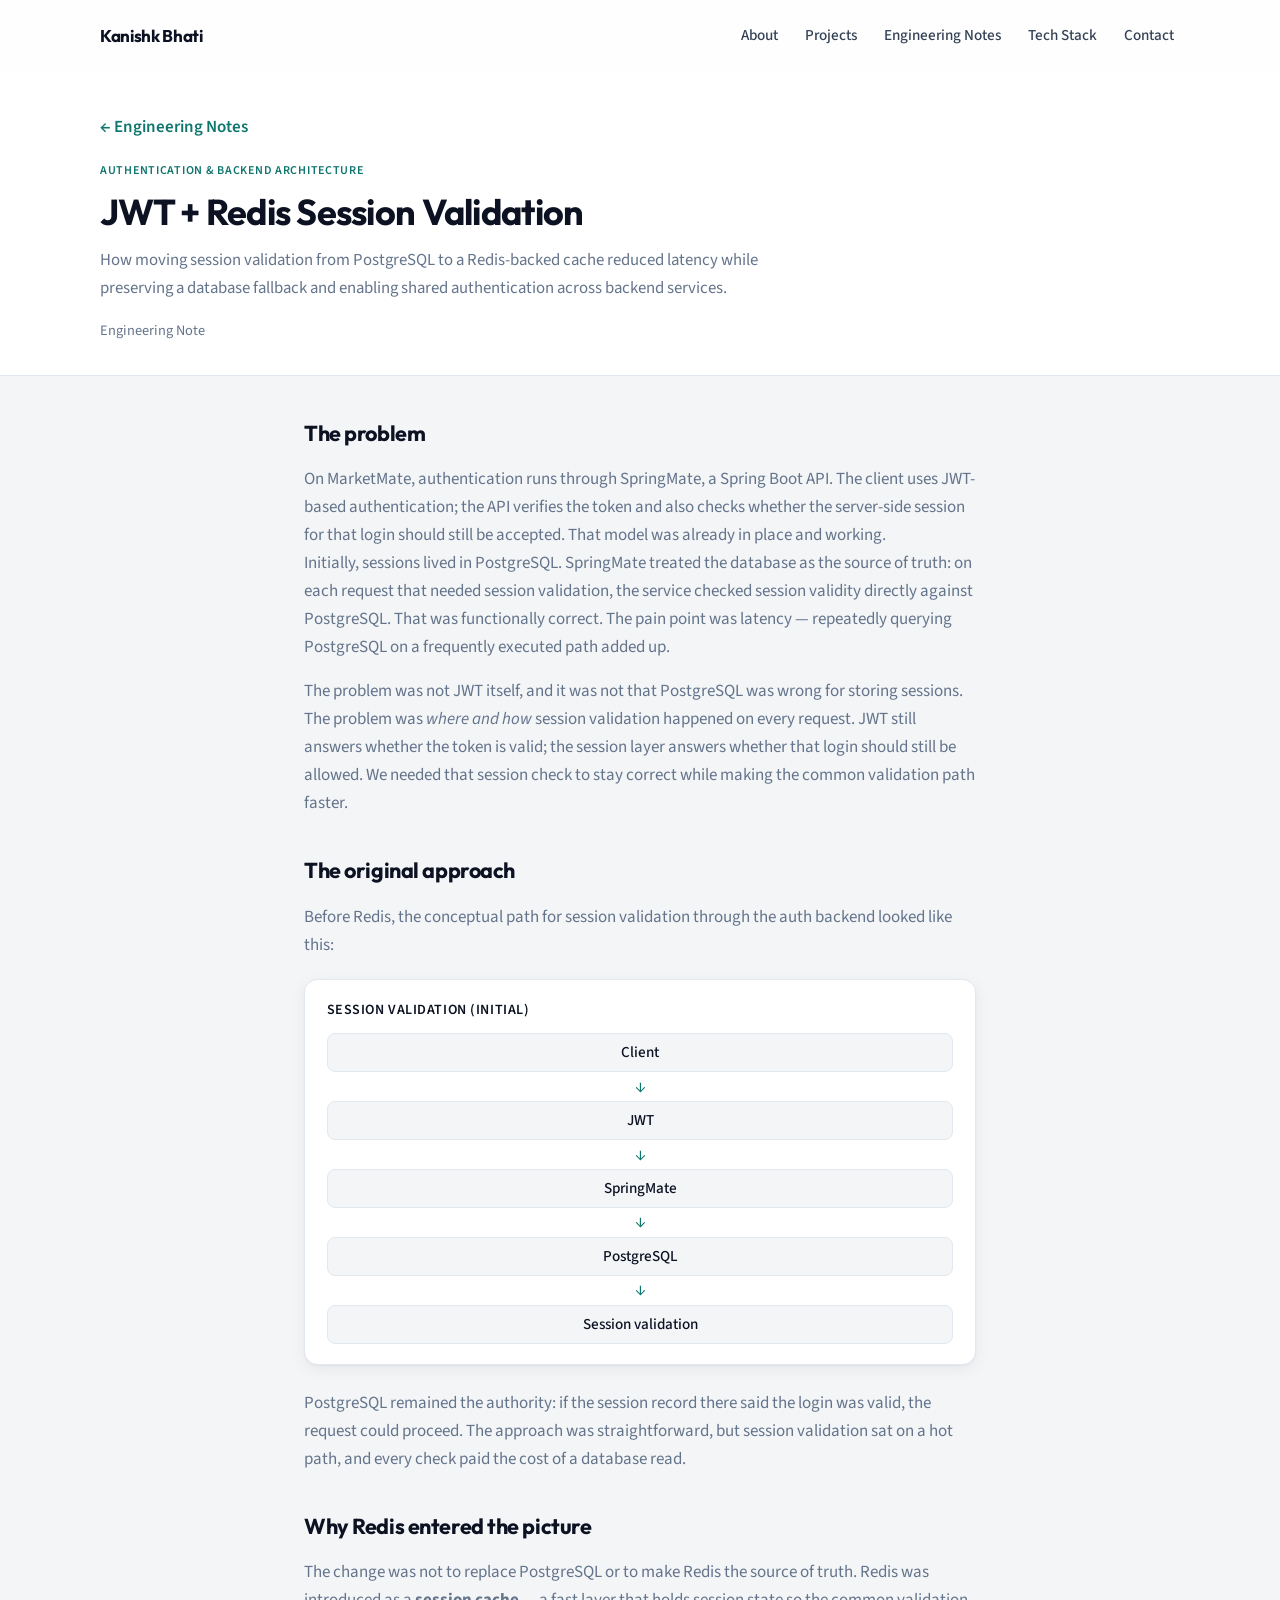
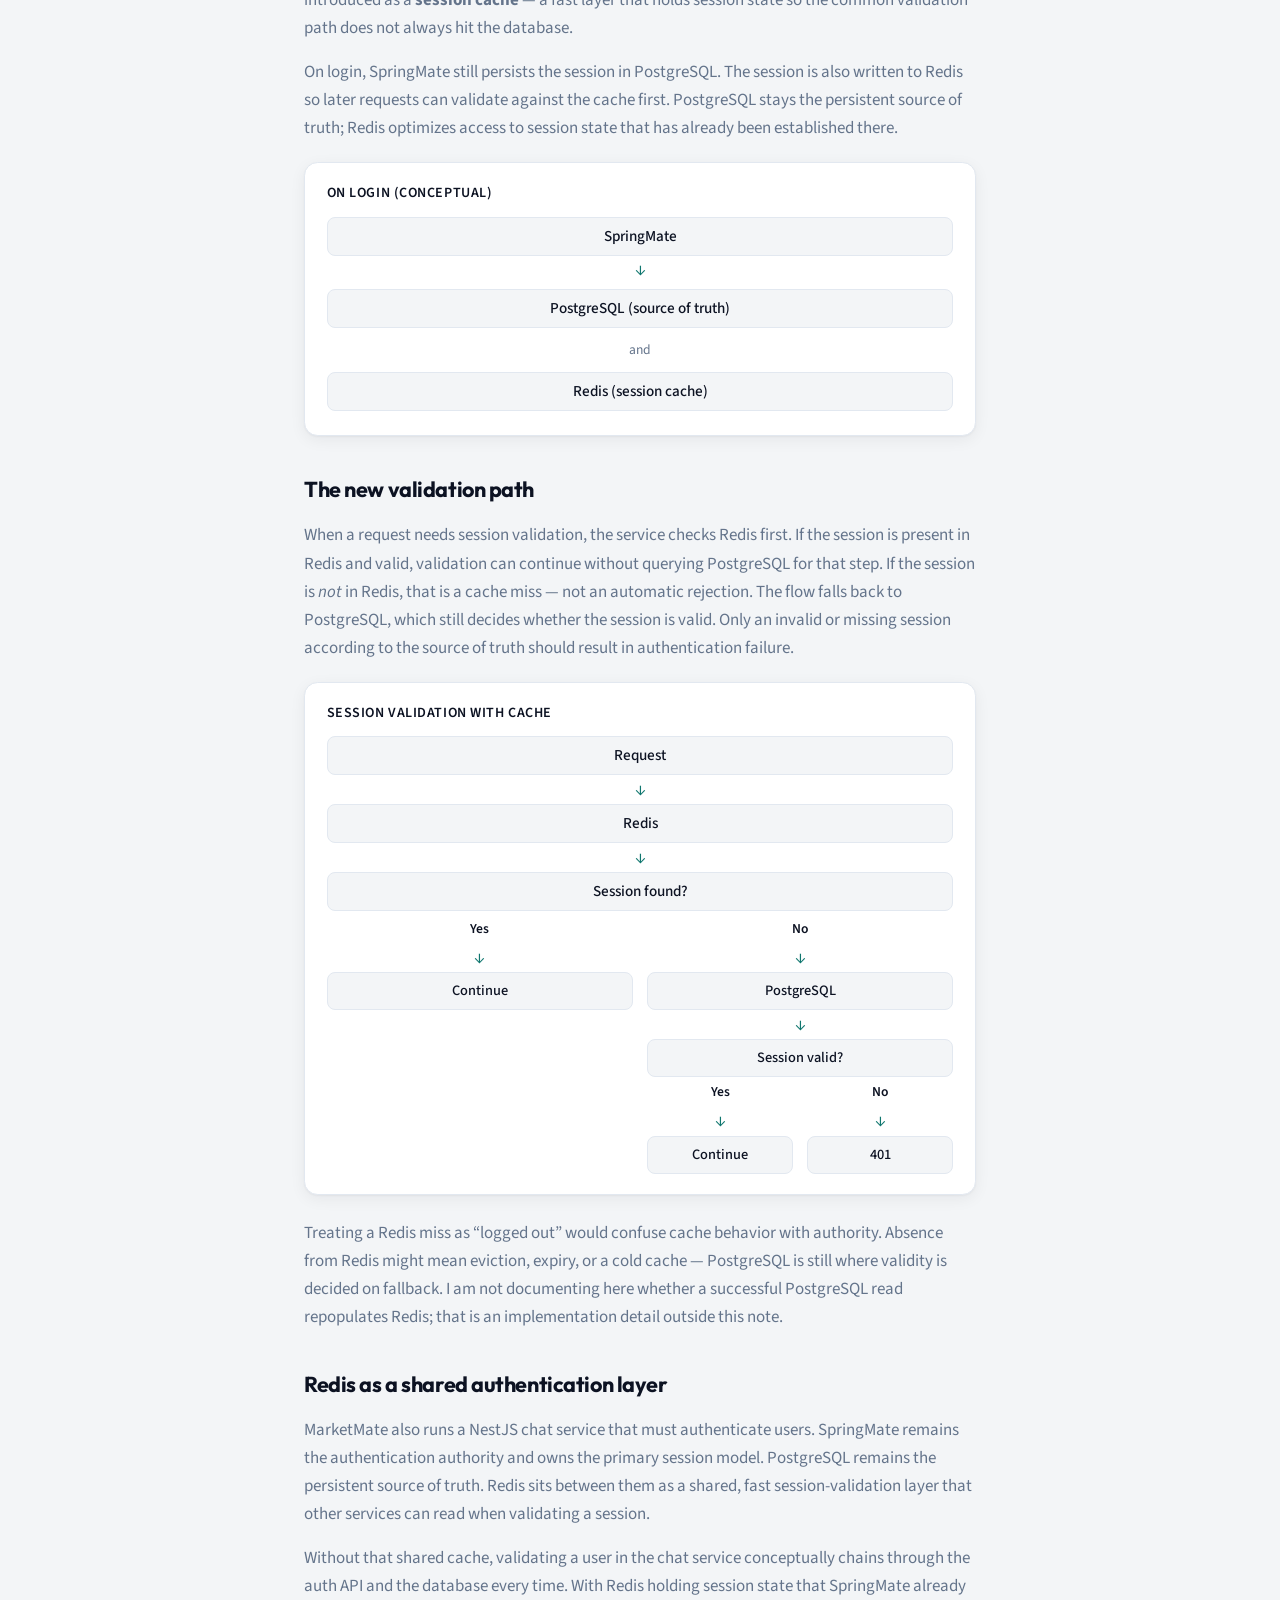
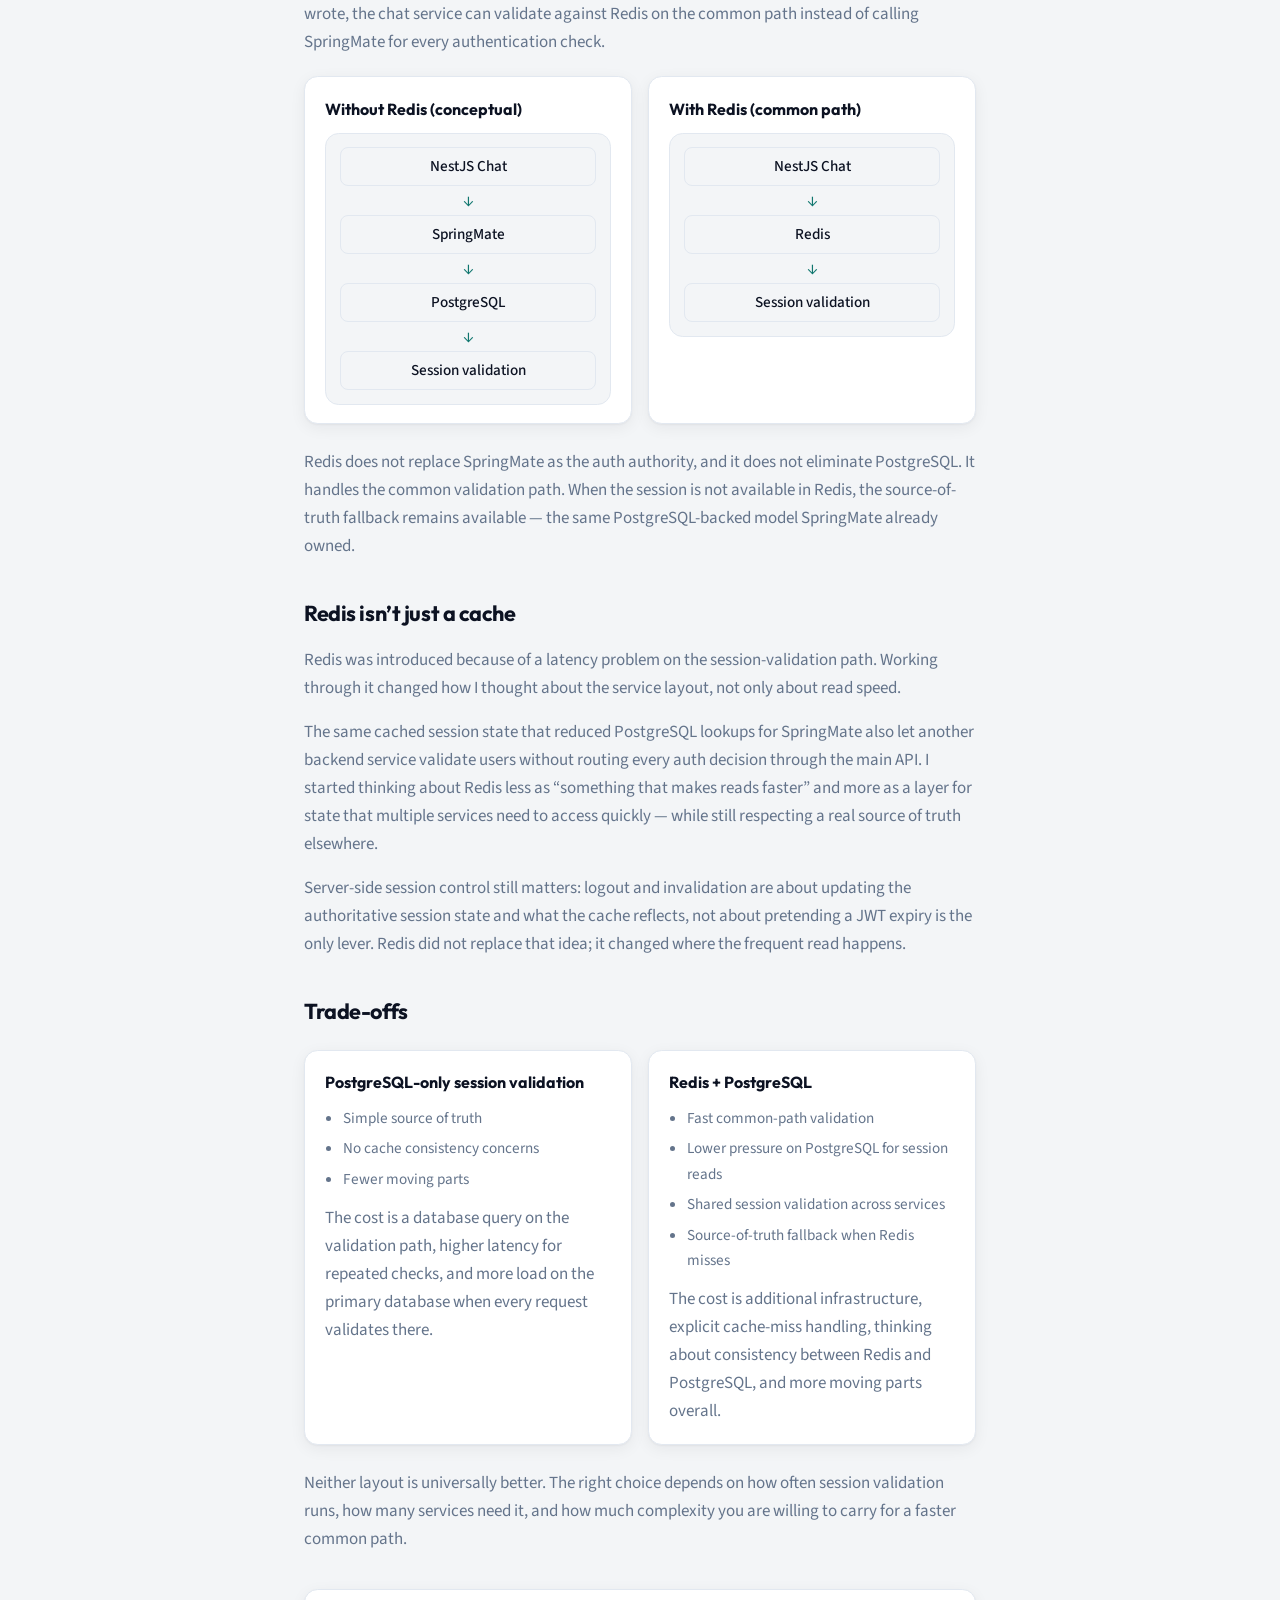
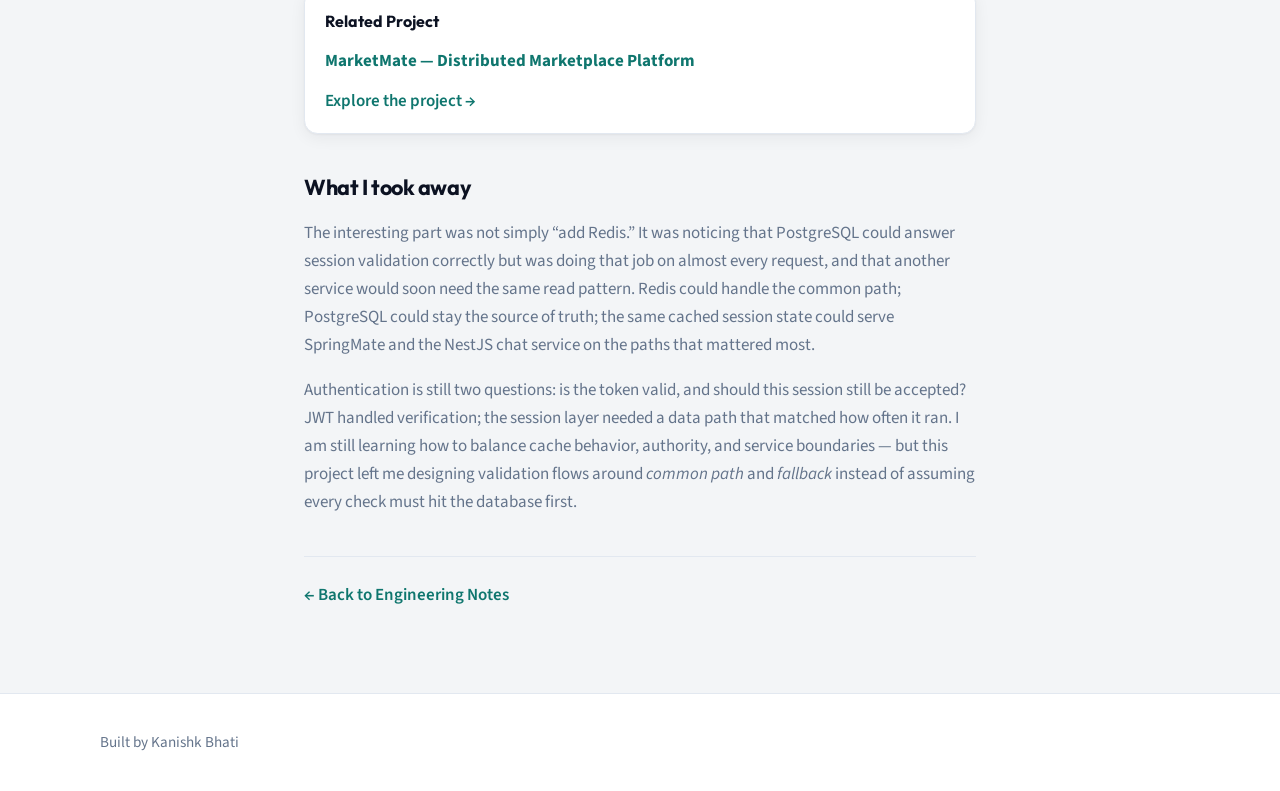
==== commit 892f370d: "Link published engineering notes back to the MarketMate project. Co-authored-by: Cursor <cursoragent" ====
--- a/notes/jwt-redis-session.html
+++ b/notes/jwt-redis-session.html
@@ -267,7 +267,10 @@
                 <div class="note-related-project comparison-panel">
                     <h3>Related Project</h3>
                     <p>
-                        <a href="https://kkbhati07.github.io/#marketmate"><strong>MarketMate — Distributed Marketplace Platform</strong></a>
+                        <a href="../index.html#marketmate"><strong>MarketMate — Distributed Marketplace Platform</strong></a>
+                    </p>
+                    <p>
+                        <a href="../index.html#marketmate">Explore the project →</a>
                     </p>
                 </div>
 
--- a/assets/css/style.css
+++ b/assets/css/style.css
@@ -322,8 +322,8 @@
     align-items: center;
     justify-content: center;
     min-height: 44px;
-    padding: 0.65rem 1.35rem;
-    border-radius: var(--radius-sm);
+    padding: 0.65rem 1.5rem;
+    border-radius: 999px;
     font-family: inherit;
     font-size: 0.95rem;
     font-weight: 600;
@@ -411,8 +411,9 @@
 
 .button-sm {
     min-height: 38px;
-    padding: 0.4rem 0.9rem;
+    padding: 0.45rem 1.15rem;
     font-size: 0.875rem;
+    border-radius: 999px;
 }
 
 .button:disabled,
@@ -610,6 +611,8 @@
     background: var(--bg);
     border: 1px solid var(--border);
     border-radius: 999px;
+    cursor: default;
+    user-select: none;
     transition: border-color var(--transition-fast), color var(--transition-fast);
 }
 
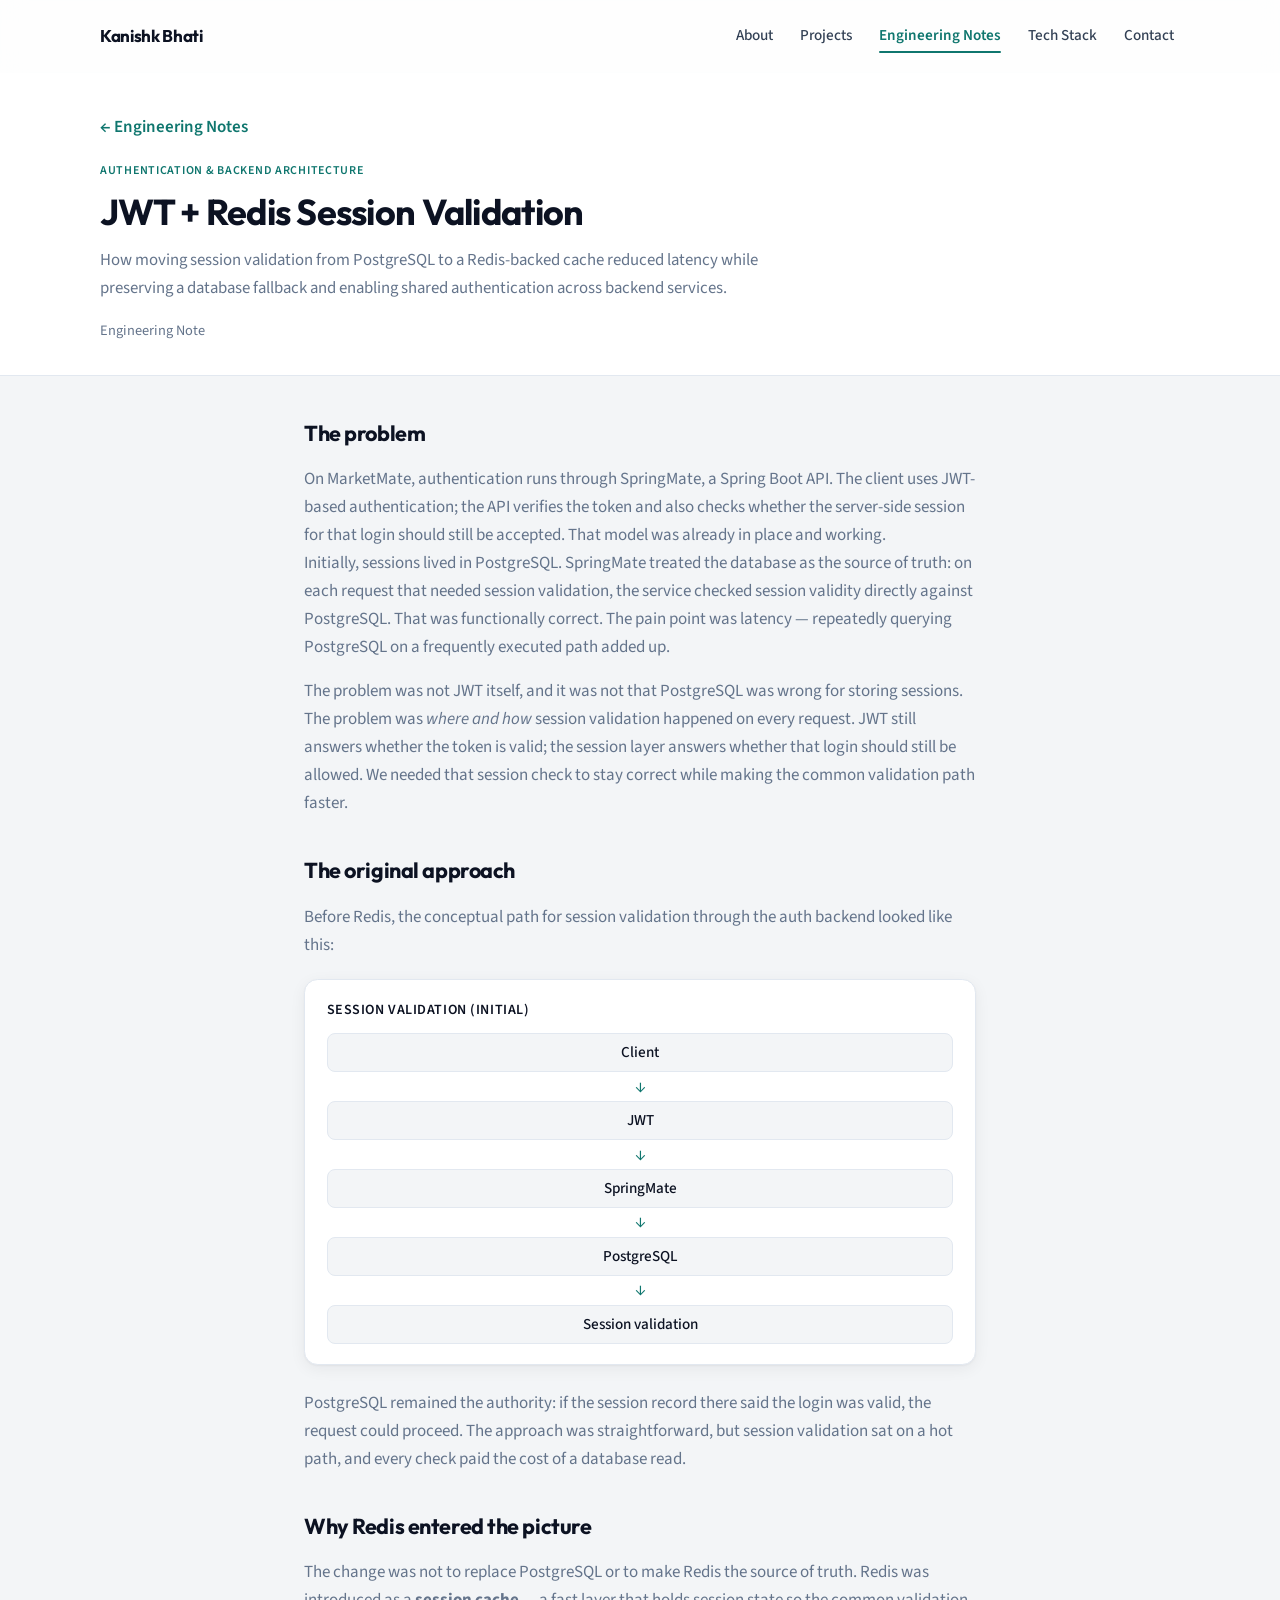
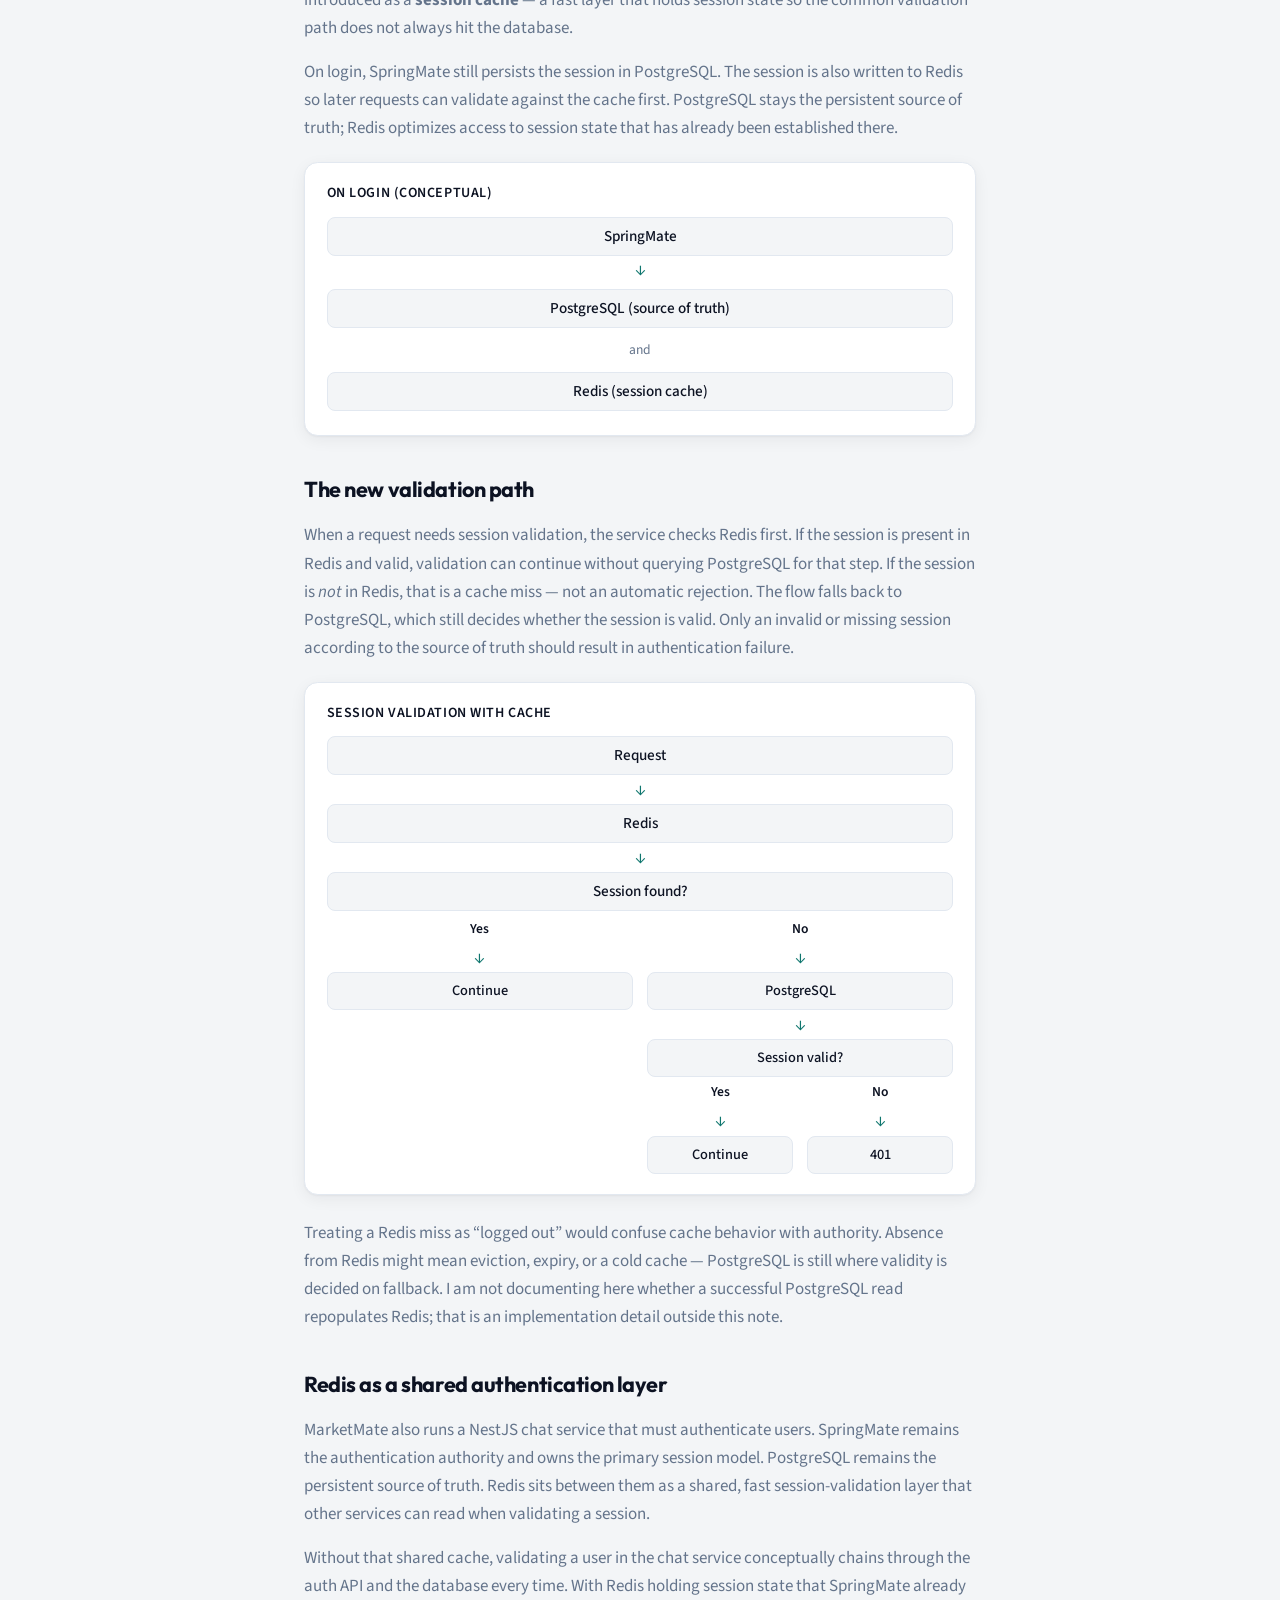
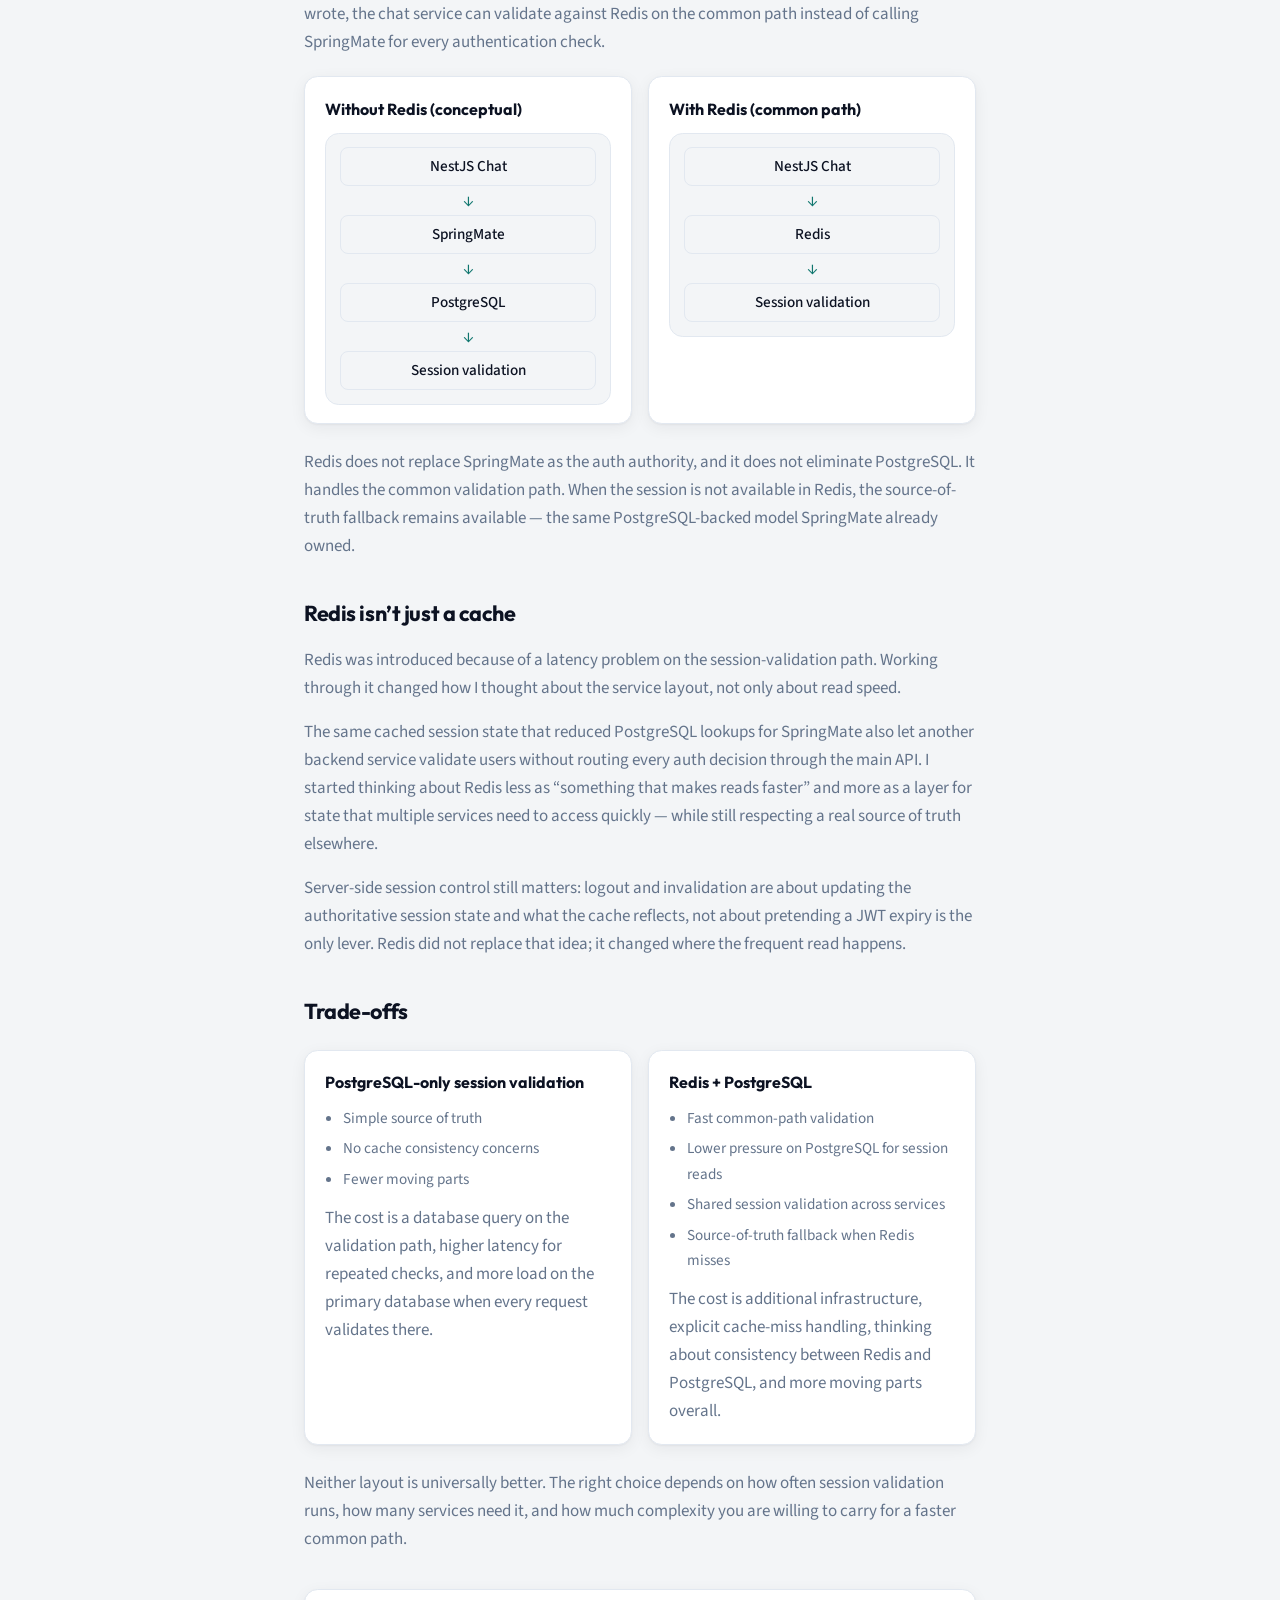
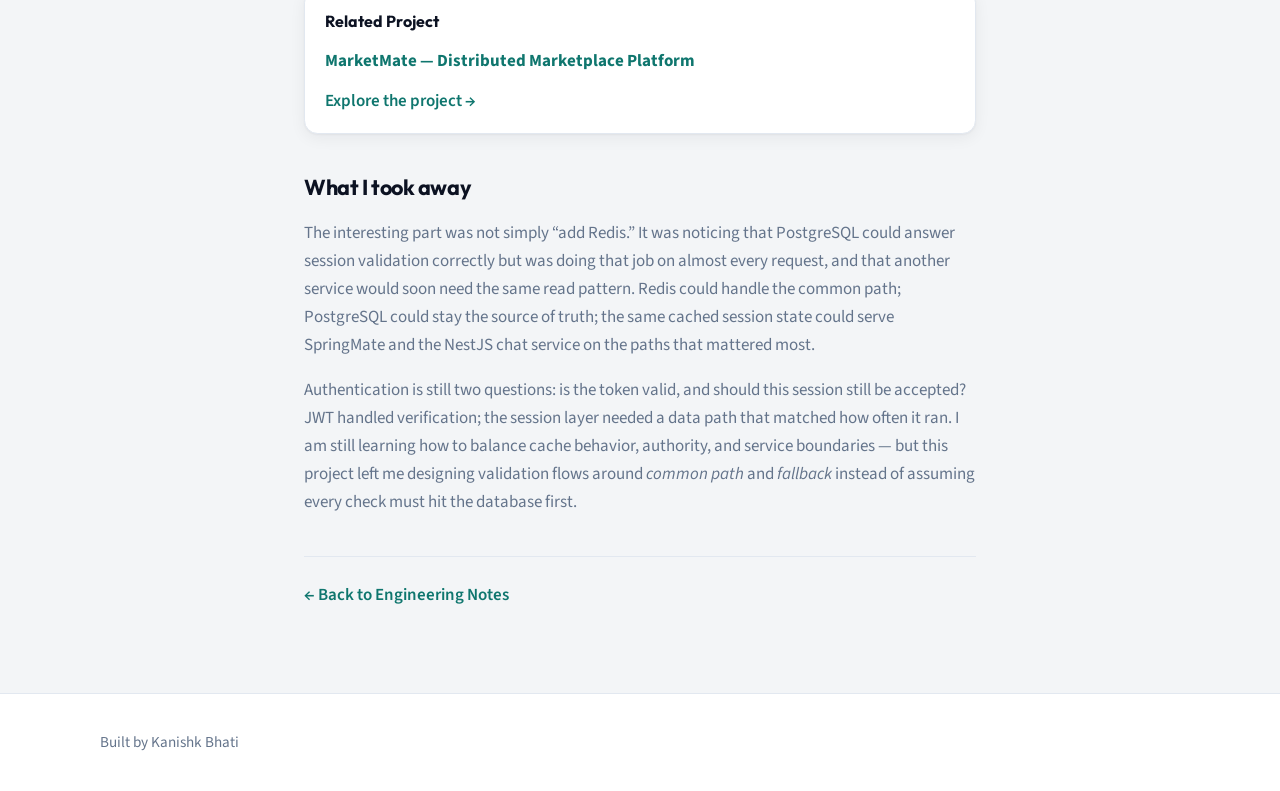
==== commit f63080d2: "Highlight Engineering Notes in the nav while a note page is open. Co-authored-by: Cursor <cursoragen" ====
--- a/notes/jwt-redis-session.html
+++ b/notes/jwt-redis-session.html
@@ -18,7 +18,7 @@
                 <ul class="navigation-list">
                     <li><a href="../index.html#about">About</a></li>
                     <li><a href="../index.html#projects">Projects</a></li>
-                    <li><a href="../index.html#engineering-notes">Engineering Notes</a></li>
+                    <li><a class="is-active" href="../index.html#engineering-notes" aria-current="true">Engineering Notes</a></li>
                     <li><a href="../index.html#tech-stack">Tech Stack</a></li>
                     <li><a href="../index.html#contact">Contact</a></li>
                 </ul>
--- a/assets/css/style.css
+++ b/assets/css/style.css
@@ -457,6 +457,24 @@
     max-width: 42rem;
 }
 
+#about p {
+    line-height: 1.7;
+}
+
+#about p:first-of-type {
+    color: var(--text);
+    font-size: 1.125rem;
+    line-height: 1.55;
+}
+
+#about p + p {
+    margin-top: 1rem;
+}
+
+#contact p + p {
+    margin-top: 1rem;
+}
+
 .reveal {
     opacity: 0;
     transform: translateY(20px);
@@ -544,10 +562,76 @@
 }
 
 .project-subheading {
-    margin-top: 1.25rem;
+    margin-top: 1.5rem;
+    margin-bottom: 0.15rem;
     font-size: 1rem;
     font-family: "Outfit", sans-serif;
     color: var(--text);
+}
+
+.project-kicker {
+    margin: -0.25rem 0 0.9rem;
+    color: var(--primary);
+    font-weight: 600;
+    font-size: 0.98rem;
+    max-width: none;
+}
+
+.project-groups,
+.engineering-highlights {
+    display: grid;
+    gap: 0.85rem;
+    margin-top: 0.7rem;
+}
+
+.project-group h5,
+.engineering-highlights h5 {
+    margin: 0 0 0.4rem;
+    font-family: "Outfit", sans-serif;
+    font-size: 0.72rem;
+    font-weight: 600;
+    letter-spacing: 0.06em;
+    text-transform: uppercase;
+    color: var(--primary);
+}
+
+.project-group ul {
+    margin: 0;
+    padding-left: 1.15rem;
+    color: var(--text-subtle);
+}
+
+.project-group li + li {
+    margin-top: 0.28rem;
+}
+
+.project-group li {
+    overflow-wrap: anywhere;
+}
+
+.engineering-highlights article {
+    background: var(--bg);
+    border-radius: var(--radius-sm);
+    padding: 0.85rem 0.95rem;
+}
+
+.engineering-highlights p {
+    margin: 0;
+    max-width: none;
+    font-size: 0.95rem;
+}
+
+@media (min-width: 720px) {
+    .engineering-highlights {
+        grid-template-columns: 1fr 1fr;
+    }
+}
+
+@media (min-width: 960px) {
+    .project-groups {
+        grid-template-columns: 1.15fr 0.85fr 1.1fr;
+        gap: 1rem 1.35rem;
+    }
 }
 
 .project-progression {
@@ -576,22 +660,12 @@
     font-size: 0.95rem;
 }
 
-.architecture-scan {
-    margin: 0.55rem 0 0;
-    padding-left: 1.2rem;
-    color: var(--text-subtle);
-}
-
-.architecture-scan li + li {
-    margin-top: 0.25rem;
-}
-
-.architecture-note {
-    margin-top: 0.55rem;
-}
-
 .project-tech {
     margin-top: 1rem;
+}
+
+.engineering-highlights + .project-tech {
+    margin-top: 1.35rem;
 }
 
 .tech-tags {
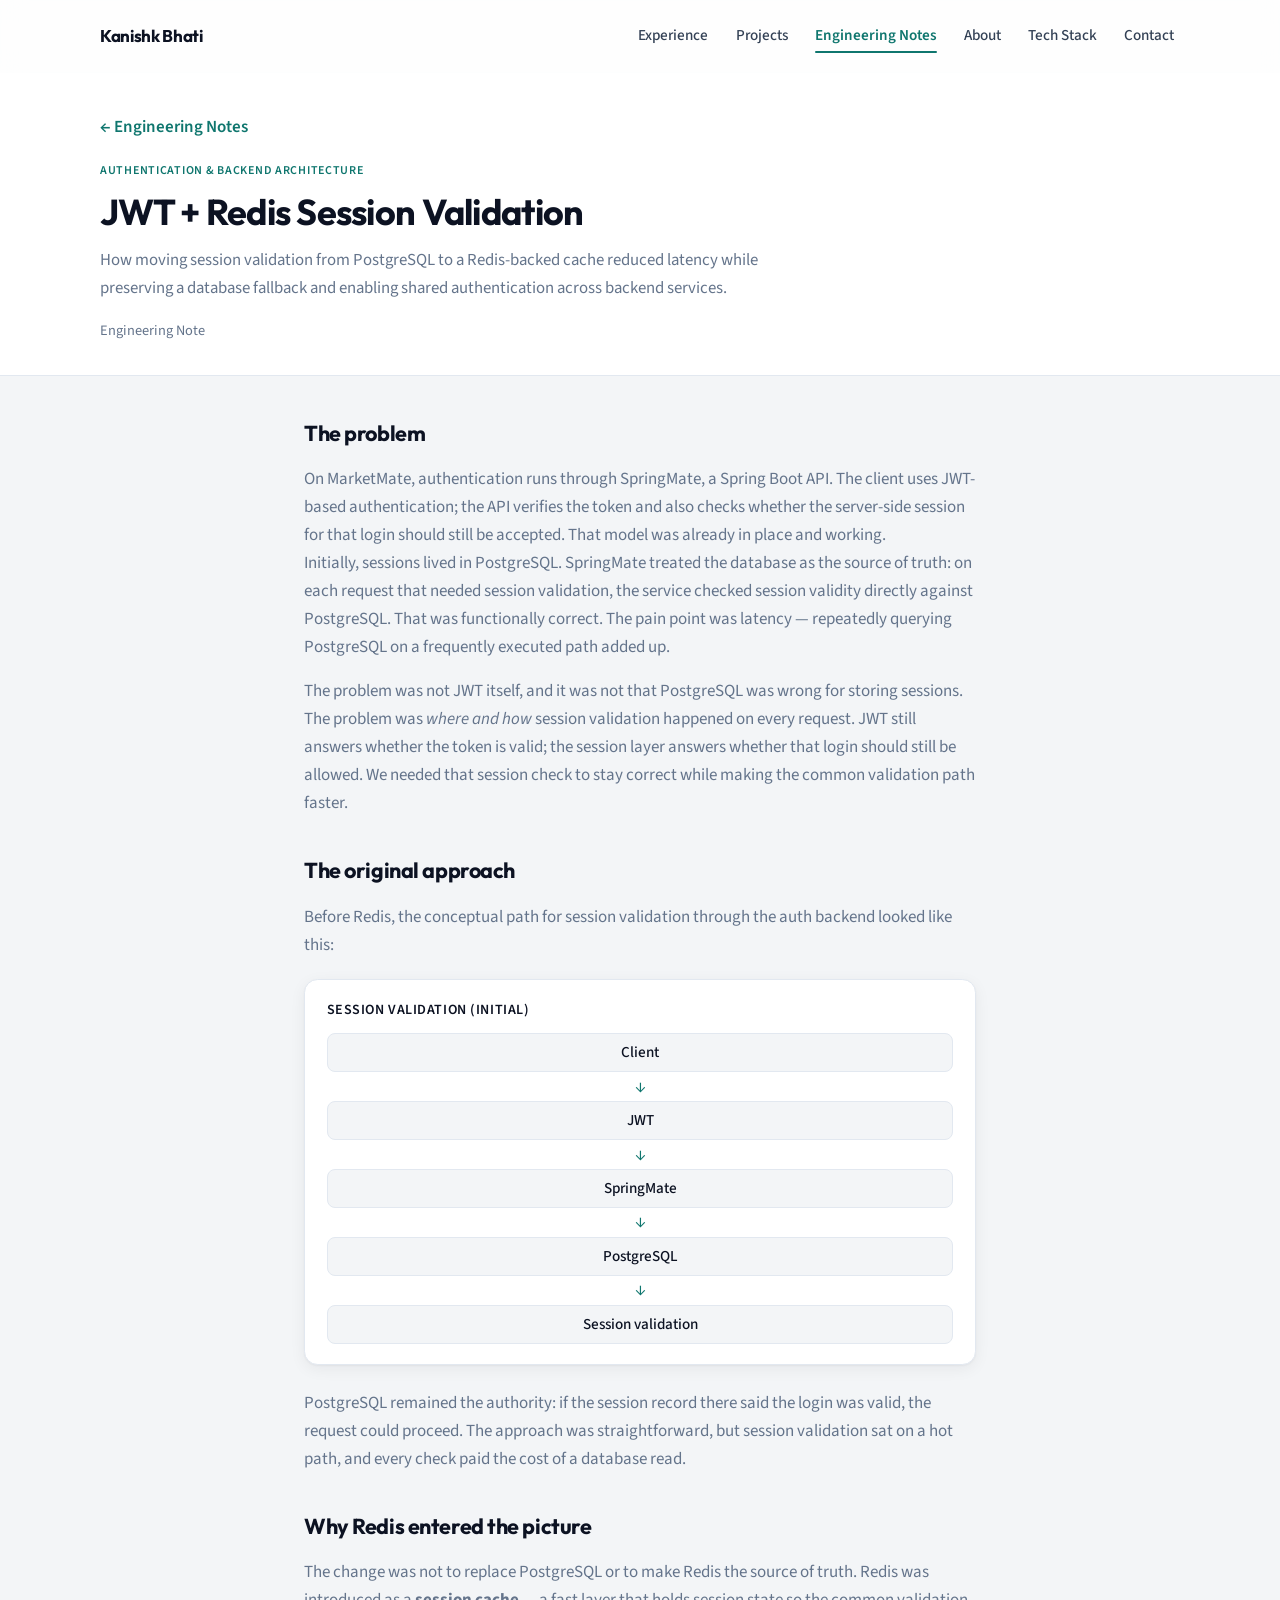
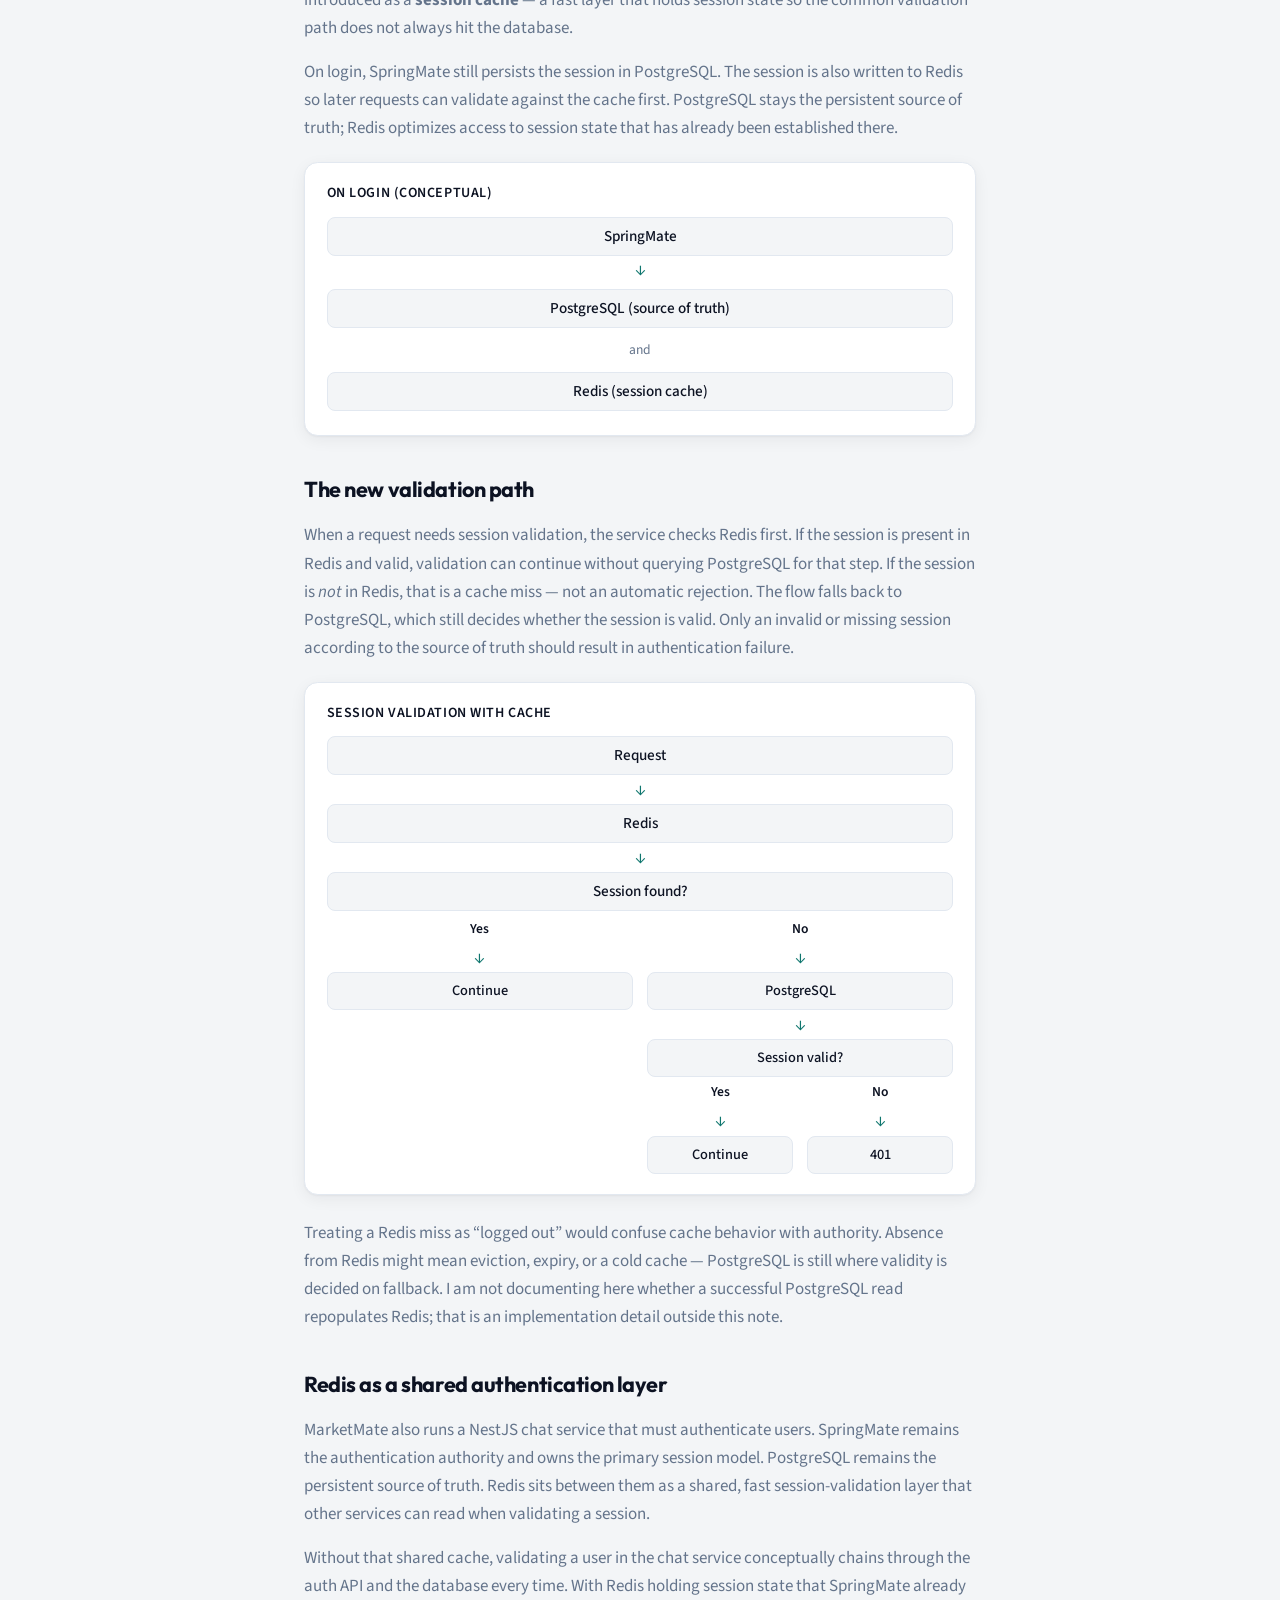
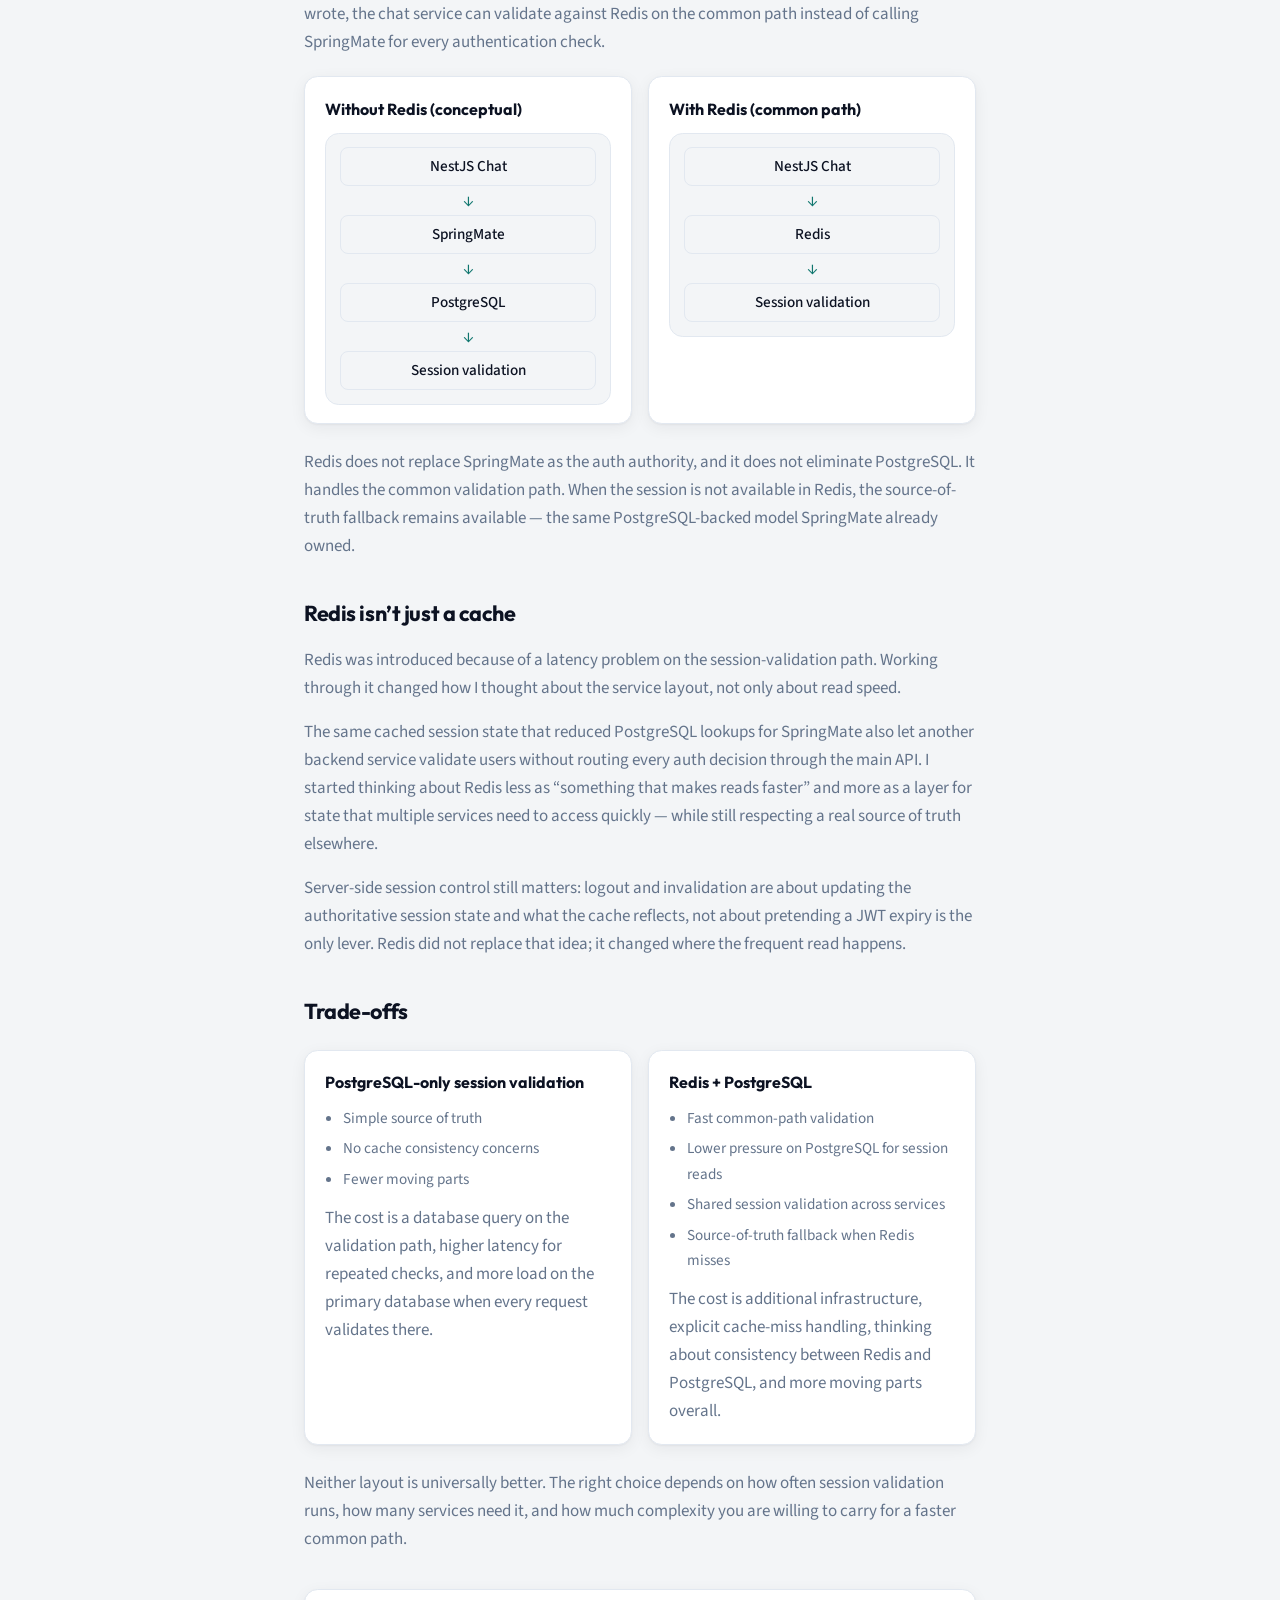
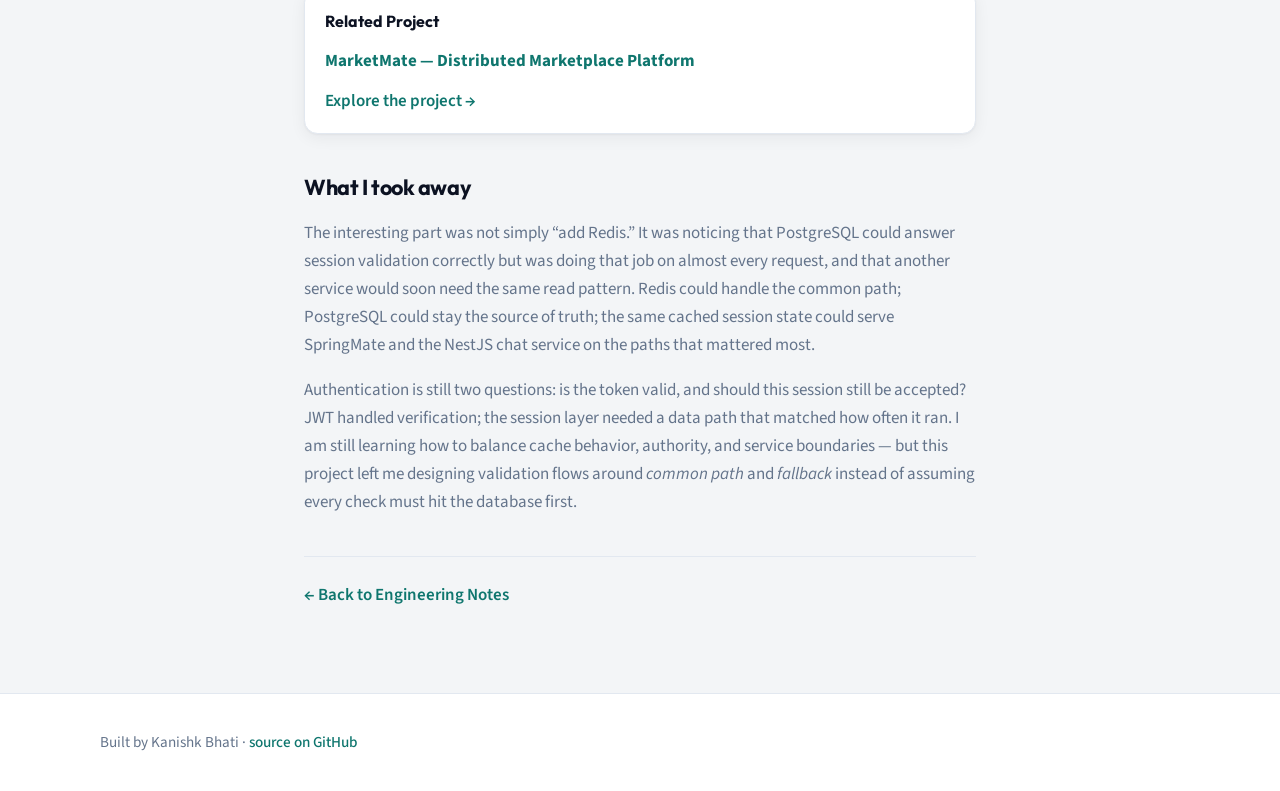
==== commit e331abff: "Add experience, outcomes, and accessibility so the portfolio stands on its own. Co-authored-by: Curs" ====
--- a/notes/jwt-redis-session.html
+++ b/notes/jwt-redis-session.html
@@ -5,20 +5,55 @@
     <meta name="viewport" content="width=device-width, initial-scale=1.0">
     <meta name="description" content="How moving session validation from PostgreSQL to a Redis-backed cache reduced latency while preserving database fallback and shared validation across SpringMate and the NestJS chat service.">
     <title>JWT + Redis Session Validation | Kanishk Bhati</title>
+    <link rel="canonical" href="https://kkbhati07.github.io/notes/jwt-redis-session.html">
+
+    <meta property="og:type" content="article">
+    <meta property="og:site_name" content="Kanishk Bhati">
+    <meta property="og:title" content="JWT + Redis Session Validation">
+    <meta property="og:description" content="How moving session validation from PostgreSQL to a Redis-backed cache reduced latency while preserving a database fallback and shared validation across backend services.">
+    <meta property="og:url" content="https://kkbhati07.github.io/notes/jwt-redis-session.html">
+    <meta name="twitter:card" content="summary">
+    <meta name="twitter:title" content="JWT + Redis Session Validation">
+    <meta name="twitter:description" content="How moving session validation from PostgreSQL to a Redis-backed cache reduced latency while preserving a database fallback and shared validation across backend services.">
+
+    <link rel="icon" href="../assets/favicon.svg" type="image/svg+xml">
+    <link rel="mask-icon" href="../assets/favicon.svg" color="#0f766e">
+
     <link rel="preconnect" href="https://fonts.googleapis.com">
     <link rel="preconnect" href="https://fonts.gstatic.com" crossorigin>
     <link href="https://fonts.googleapis.com/css2?family=Outfit:wght@500;600;700&family=Source+Sans+3:wght@400;500;600&display=swap" rel="stylesheet">
     <link rel="stylesheet" href="../assets/css/style.css">
+
+    <noscript>
+        <style>
+            .reveal {
+                opacity: 1;
+                transform: none;
+            }
+
+            .nav-toggle {
+                display: none;
+            }
+        </style>
+    </noscript>
 </head>
 <body>
+    <a class="skip-link" href="#main">Skip to content</a>
+
     <header class="site-header">
         <div class="content-wrap">
             <nav class="site-navigation" aria-label="Primary navigation">
                 <a class="brand-mark" href="../index.html">Kanishk Bhati</a>
-                <ul class="navigation-list">
-                    <li><a href="../index.html#about">About</a></li>
+                <button type="button" class="nav-toggle" id="nav-toggle" aria-expanded="false" aria-controls="primary-navigation" aria-label="Menu">
+                    <span class="nav-toggle-bar" aria-hidden="true"></span>
+                    <span class="nav-toggle-bar" aria-hidden="true"></span>
+                    <span class="nav-toggle-bar" aria-hidden="true"></span>
+                </button>
+                <ul class="navigation-list" id="primary-navigation">
+                    <li><a href="../index.html#experience">Experience</a></li>
                     <li><a href="../index.html#projects">Projects</a></li>
                     <li><a class="is-active" href="../index.html#engineering-notes" aria-current="true">Engineering Notes</a></li>
+                    <li><a href="../index.html#about">About</a></li>
                     <li><a href="../index.html#tech-stack">Tech Stack</a></li>
                     <li><a href="../index.html#contact">Contact</a></li>
                 </ul>
@@ -26,7 +61,7 @@
         </div>
     </header>
 
-    <main>
+    <main id="main" tabindex="-1">
         <header class="note-article-header">
             <div class="content-wrap">
                 <a class="note-back-link" href="../index.html#engineering-notes">← Engineering Notes</a>
@@ -300,7 +335,10 @@
 
     <footer class="site-footer">
         <div class="content-wrap">
-            <p>Built by Kanishk Bhati</p>
+            <p>
+                Built by Kanishk Bhati ·
+                <a href="https://github.com/KKBhati07/KKBhati07.github.io" target="_blank" rel="noopener">source on GitHub</a>
+            </p>
         </div>
     </footer>
     <script src="../assets/js/script.js"></script>
--- a/assets/css/style.css
+++ b/assets/css/style.css
@@ -114,6 +114,27 @@
     box-shadow: var(--focus-ring);
 }
 
+.skip-link {
+    position: absolute;
+    left: 1rem;
+    top: -3rem;
+    z-index: 100;
+    padding: 0.6rem 1rem;
+    color: var(--text-inverse);
+    background: var(--hero-bg);
+    border-radius: var(--radius-sm);
+    font-weight: 600;
+    transition: top var(--transition-fast);
+}
+
+.skip-link:focus {
+    top: 1rem;
+}
+
+main:focus {
+    outline: none;
+}
+
 .content-wrap {
     width: min(100% - 2.5rem, var(--content-max));
     margin-inline: auto;
@@ -203,6 +224,27 @@
     font-weight: 600;
 }
 
+.nav-toggle {
+    display: none;
+    flex-direction: column;
+    justify-content: center;
+    gap: 5px;
+    width: 44px;
+    height: 44px;
+    padding: 0.6rem;
+    background: none;
+    border: 1px solid var(--border);
+    border-radius: var(--radius-sm);
+    cursor: pointer;
+}
+
+.nav-toggle-bar {
+    display: block;
+    height: 2px;
+    background: var(--text);
+    border-radius: 1px;
+}
+
 /* Hero */
 .intro-section {
     position: relative;
@@ -275,6 +317,23 @@
     display: flex;
     flex-wrap: wrap;
     gap: 0.75rem;
+}
+
+.intro-secondary-link {
+    margin-top: 1.1rem;
+    font-size: 0.95rem;
+    color: rgba(226, 232, 240, 0.8);
+}
+
+.intro-secondary-link a {
+    color: #99f6e4;
+    font-weight: 600;
+    text-decoration: underline;
+    text-underline-offset: 3px;
+}
+
+.intro-secondary-link a:hover {
+    color: #ffffff;
 }
 
 .hero-chips {
@@ -522,6 +581,12 @@
 
 .project-media-item {
     margin: 0;
+    padding: 0;
+    display: block;
+    width: 100%;
+    font: inherit;
+    text-align: inherit;
+    cursor: zoom-in;
     border: 1px solid var(--border);
     border-radius: var(--radius-sm);
     overflow: hidden;
@@ -574,6 +639,13 @@
     color: var(--primary);
     font-weight: 600;
     font-size: 0.98rem;
+    max-width: none;
+}
+
+.project-meta {
+    margin: -0.55rem 0 1.1rem;
+    color: var(--text-subtle);
+    font-size: 0.88rem;
     max-width: none;
 }
 
@@ -799,10 +871,65 @@
     content: " \2192";
 }
 
+.note-card-cta[aria-disabled="true"] {
+    color: var(--text-subtle);
+    font-weight: 500;
+    cursor: default;
+}
+
 .note-card-status {
     color: var(--text-subtle);
     font-size: 0.85rem;
     font-style: italic;
+}
+
+/* Experience */
+.experience-list {
+    margin: 1.75rem 0 0;
+    padding: 0;
+    list-style: none;
+    display: grid;
+    gap: 1rem;
+}
+
+.experience-item {
+    padding: 1.25rem 1.35rem;
+    background: var(--surface);
+    border: 1px solid var(--border);
+    border-radius: var(--radius-md);
+    box-shadow: var(--shadow-card);
+}
+
+.experience-heading {
+    display: flex;
+    flex-wrap: wrap;
+    align-items: baseline;
+    justify-content: space-between;
+    gap: 0.25rem 1rem;
+}
+
+.experience-heading h3 {
+    font-size: 1.05rem;
+    font-family: "Outfit", sans-serif;
+}
+
+.experience-period {
+    color: var(--text-subtle);
+    font-size: 0.88rem;
+    font-variant-numeric: tabular-nums;
+}
+
+.experience-company {
+    margin-top: 0.2rem;
+    color: var(--primary);
+    font-weight: 600;
+    font-size: 0.95rem;
+}
+
+.experience-item > p:last-child {
+    margin-top: 0.7rem;
+    color: var(--text-subtle);
+    max-width: none;
 }
 
 /* Skills */
@@ -812,6 +939,13 @@
     gap: 1.25rem;
 }
 
+@media (min-width: 960px) {
+    .skills-grid {
+        grid-template-columns: 1fr 1fr;
+        gap: 1.5rem 2.5rem;
+    }
+}
+
 .skill-group h3 {
     font-size: 0.8rem;
     font-weight: 600;
@@ -821,54 +955,7 @@
     margin-bottom: 0.65rem;
 }
 
-.skills-list {
-    margin-top: 1.5rem;
-    display: grid;
-    gap: 0.75rem;
-}
-
-.skills-list p {
-    max-width: none;
-}
-
-.stack-grid {
-    list-style: none;
-    display: grid;
-    gap: 0.8rem;
-    grid-template-columns: repeat(auto-fit, minmax(150px, 1fr));
-    margin-top: 1rem;
-    padding: 0;
-}
-
-.stack-grid li {
-    border: 1px solid var(--border);
-    border-radius: var(--radius-sm);
-    background: var(--surface);
-    padding: 0.85rem;
-    text-align: center;
-    font-weight: 600;
-}
-
 /* Contact */
-.contact-list {
-    list-style: none;
-    margin-top: 1.25rem;
-    padding: 0;
-    display: grid;
-    gap: 0.85rem;
-    color: var(--text-subtle);
-}
-
-.contact-list a {
-    color: var(--primary);
-    font-weight: 600;
-    transition: color var(--transition-fast);
-}
-
-.contact-list a:hover {
-    color: var(--primary-hover);
-}
-
 .contact-actions {
     display: flex;
     flex-wrap: wrap;
@@ -882,6 +969,17 @@
     background: var(--surface);
     border-top: 1px solid var(--border);
     font-size: 0.95rem;
+}
+
+.site-footer a {
+    color: var(--primary);
+    font-weight: 500;
+}
+
+.site-footer a:hover {
+    color: var(--primary-hover);
+    text-decoration: underline;
+    text-underline-offset: 3px;
 }
 
 /* Lightbox */
@@ -1209,14 +1307,31 @@
 @media (max-width: 760px) {
     .site-navigation {
         min-height: auto;
+        flex-wrap: wrap;
+        gap: 0;
+        padding: 0.65rem 0;
+    }
+
+    .nav-toggle {
+        display: flex;
+    }
+
+    .navigation-list {
+        display: none;
+        flex-basis: 100%;
         flex-direction: column;
-        align-items: flex-start;
-        padding: 0.9rem 0;
+        align-items: stretch;
+        gap: 0;
+        padding: 0.35rem 0 0.5rem;
+    }
+
+    .navigation-list.is-open {
+        display: flex;
     }
 
     .navigation-list a {
         min-height: 44px;
-        display: inline-flex;
+        display: flex;
         align-items: center;
     }
 
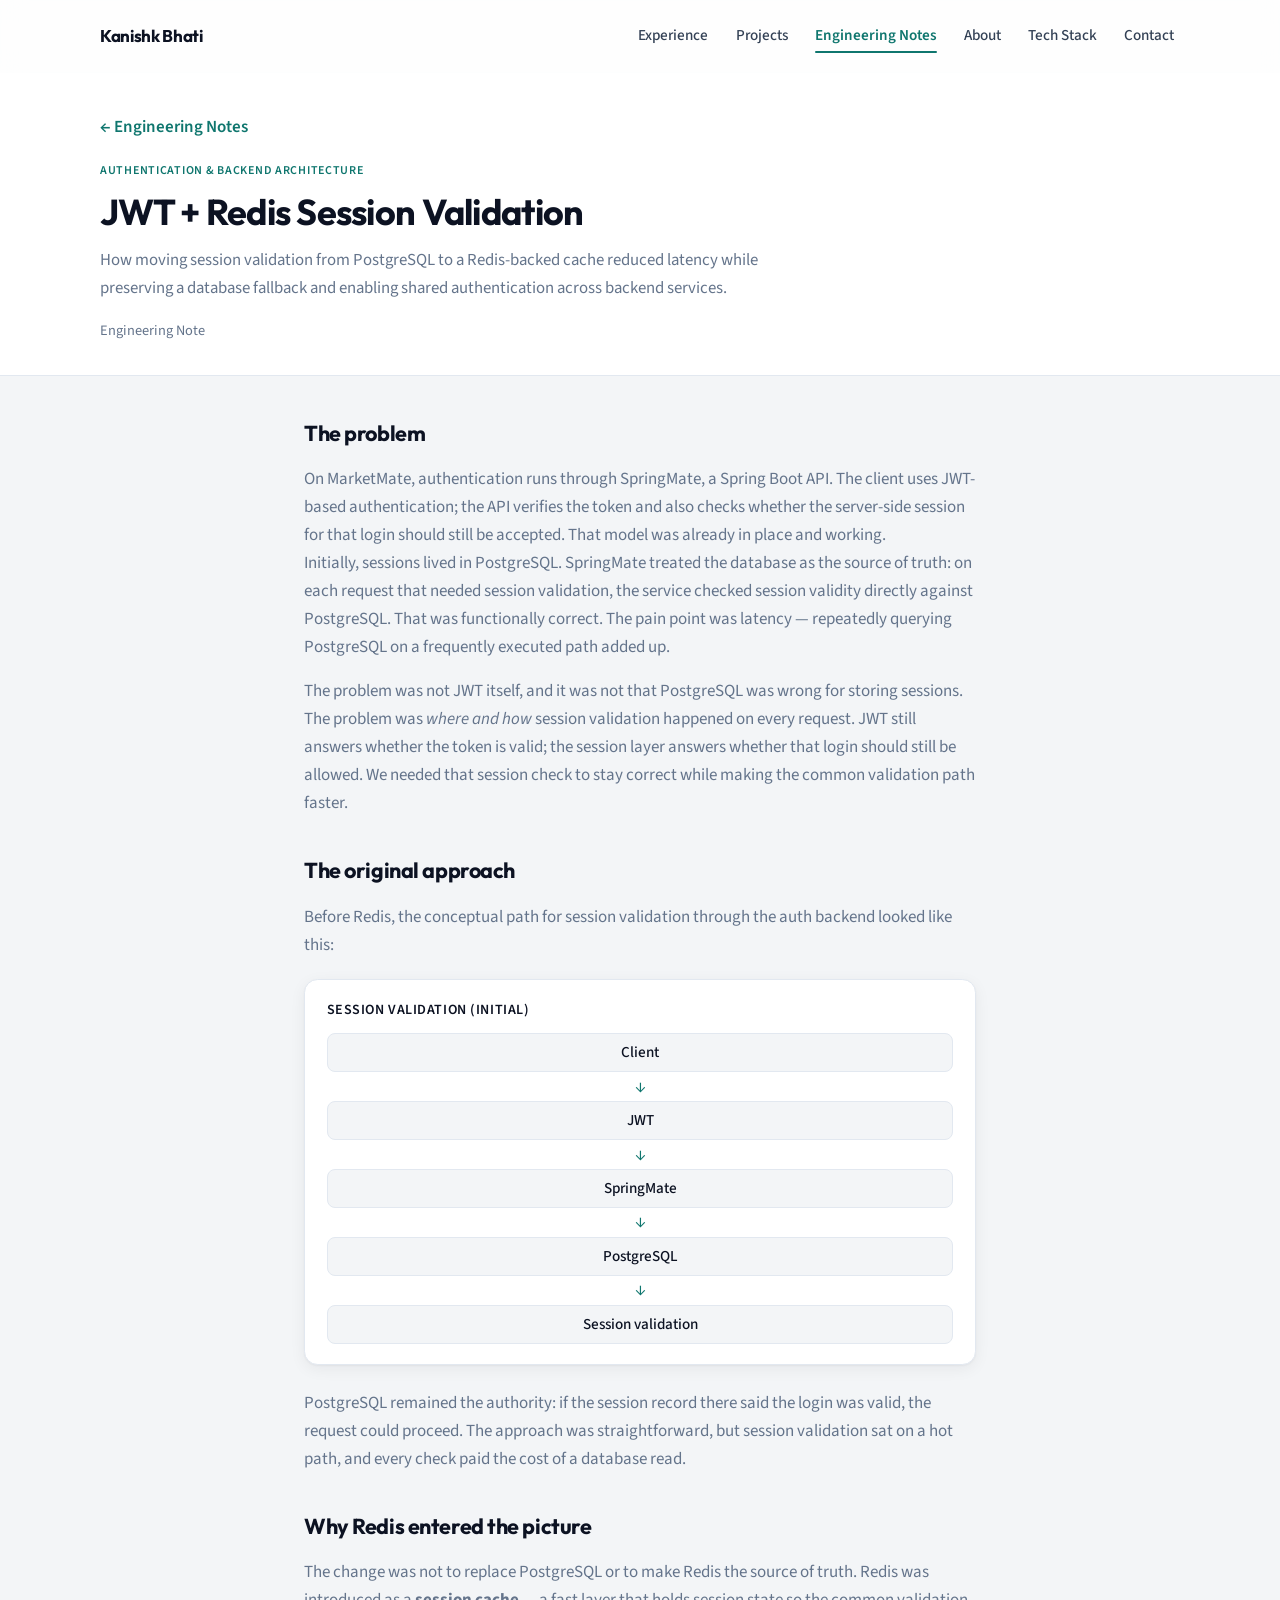
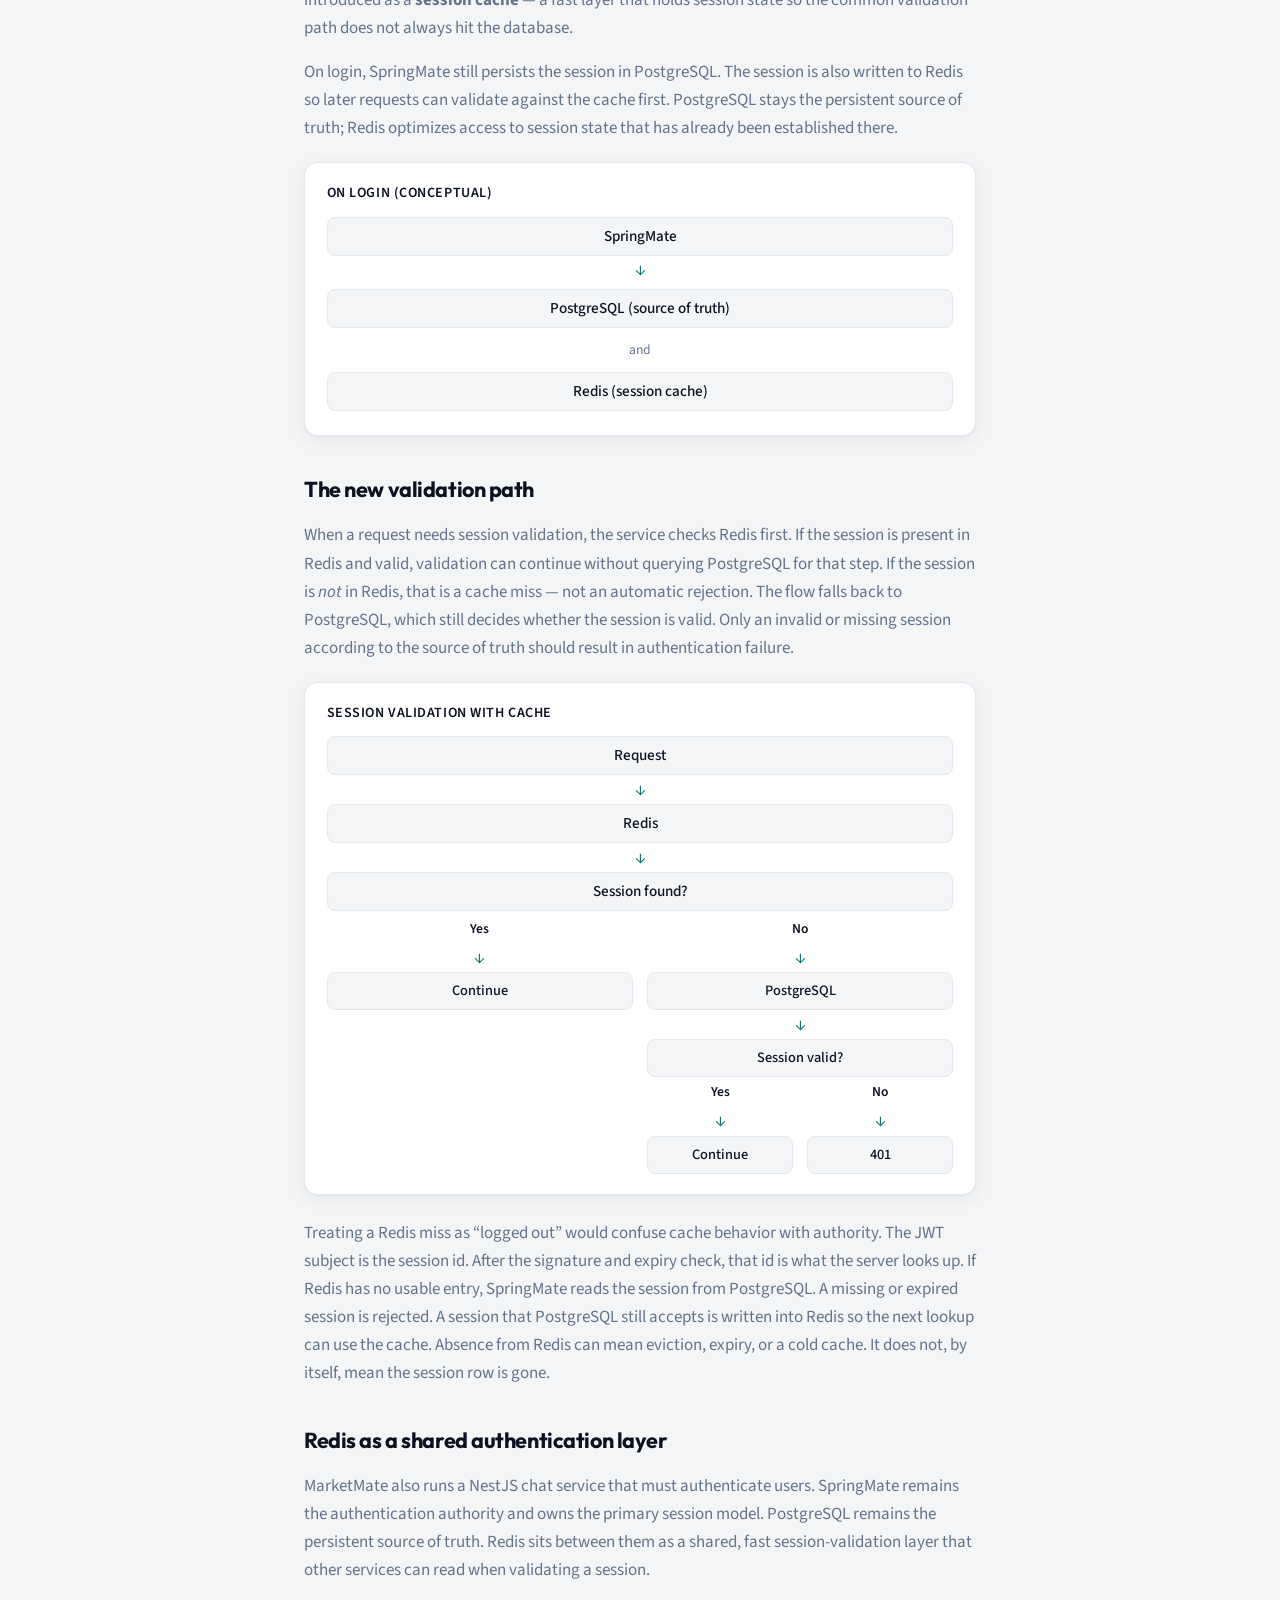
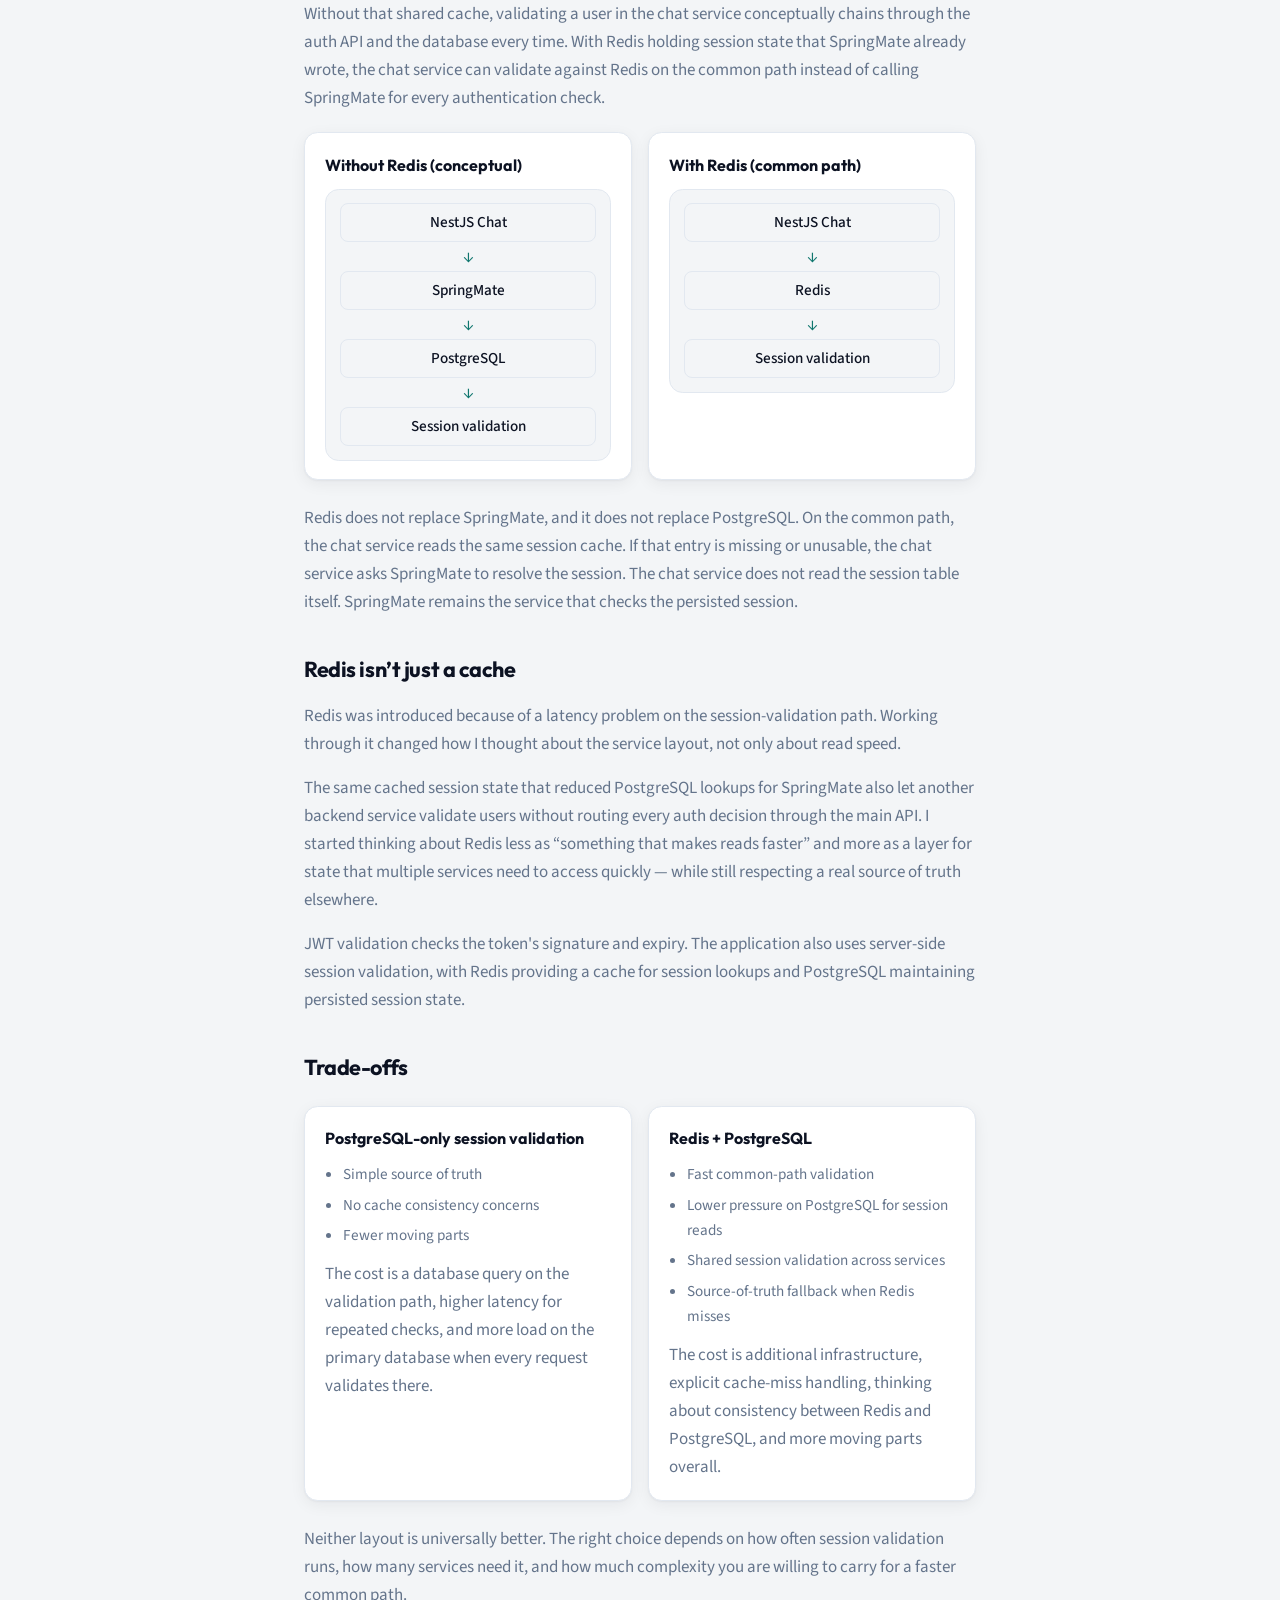
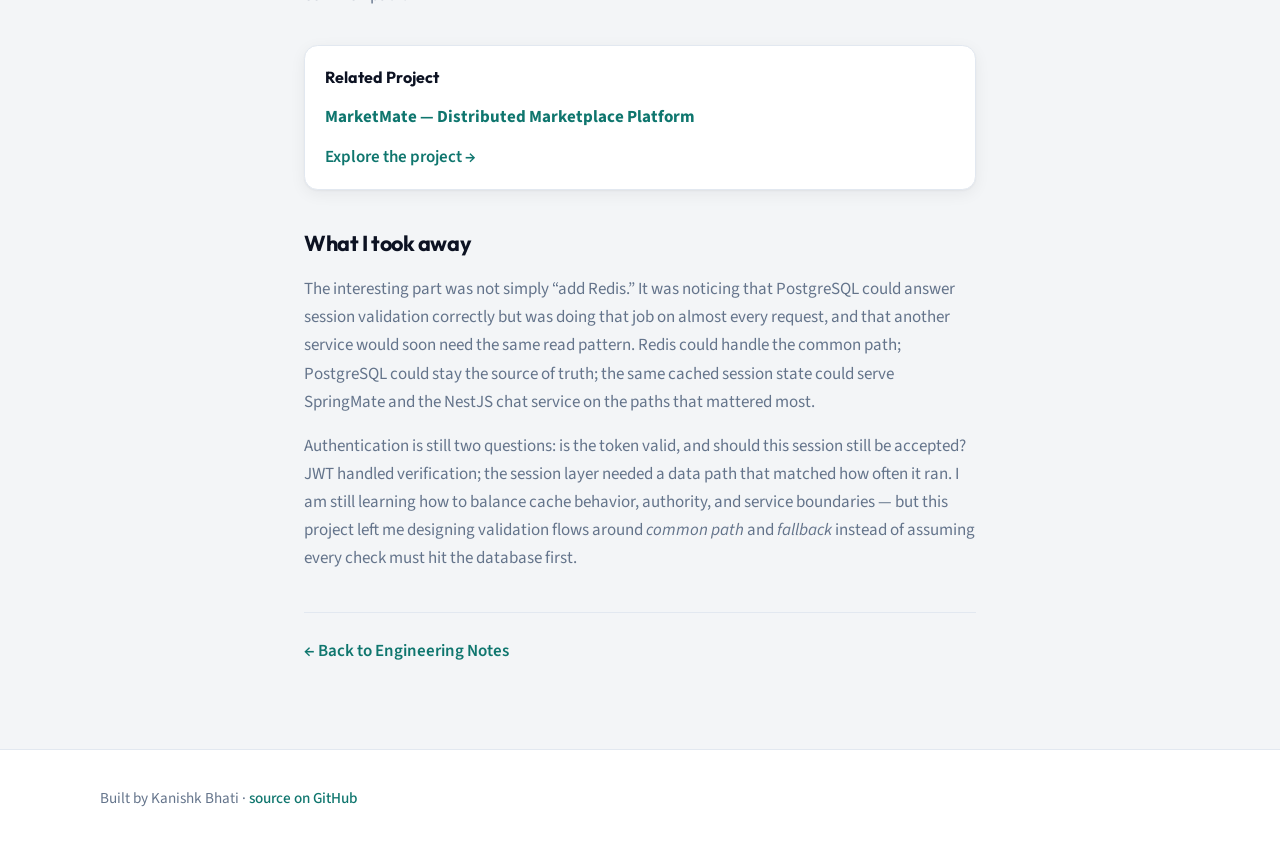
==== commit a363862d: "Improve portfolio navigation and engineering note Co-authored-by: Cursor <cursoragent@cursor.com>" ====
--- a/notes/jwt-redis-session.html
+++ b/notes/jwt-redis-session.html
@@ -195,9 +195,12 @@
 
                 <p>
                     Treating a Redis miss as “logged out” would confuse cache behavior with authority.
-                    Absence from Redis might mean eviction, expiry, or a cold cache — PostgreSQL is still
-                    where validity is decided on fallback. I am not documenting here whether a successful
-                    PostgreSQL read repopulates Redis; that is an implementation detail outside this note.
+                    The JWT subject is the session id. After the signature and expiry check, that id is
+                    what the server looks up. If Redis has no usable entry, SpringMate reads the session
+                    from PostgreSQL. A missing or expired session is rejected. A session that PostgreSQL
+                    still accepts is written into Redis so the next lookup can use the cache. Absence from
+                    Redis can mean eviction, expiry, or a cold cache. It does not, by itself, mean the
+                    session row is gone.
                 </p>
 
                 <h2>Redis as a shared authentication layer</h2>
@@ -240,10 +243,11 @@
                 </div>
 
                 <p>
-                    Redis does not replace SpringMate as the auth authority, and it does not eliminate
-                    PostgreSQL. It handles the common validation path. When the session is not available in
-                    Redis, the source-of-truth fallback remains available — the same PostgreSQL-backed model
-                    SpringMate already owned.
+                    Redis does not replace SpringMate, and it does not replace PostgreSQL. On the common
+                    path, the chat service reads the same session cache. If that entry is missing or
+                    unusable, the chat service asks SpringMate to resolve the session. The chat service
+                    does not read the session table itself. SpringMate remains the service that checks the
+                    persisted session.
                 </p>
 
                 <h2>Redis isn’t just a cache</h2>
@@ -259,10 +263,9 @@
                     still respecting a real source of truth elsewhere.
                 </p>
                 <p>
-                    Server-side session control still matters: logout and invalidation are about updating the
-                    authoritative session state and what the cache reflects, not about pretending a JWT
-                    expiry is the only lever. Redis did not replace that idea; it changed where the frequent
-                    read happens.
+                    JWT validation checks the token's signature and expiry. The application also
+                    uses server-side session validation, with Redis providing a cache for session
+                    lookups and PostgreSQL maintaining persisted session state.
                 </p>
 
                 <h2>Trade-offs</h2>
--- a/assets/css/style.css
+++ b/assets/css/style.css
@@ -44,6 +44,7 @@
 
 html {
     scroll-behavior: smooth;
+    scroll-padding-top: 5rem;
 }
 
 @media (prefers-reduced-motion: reduce) {
